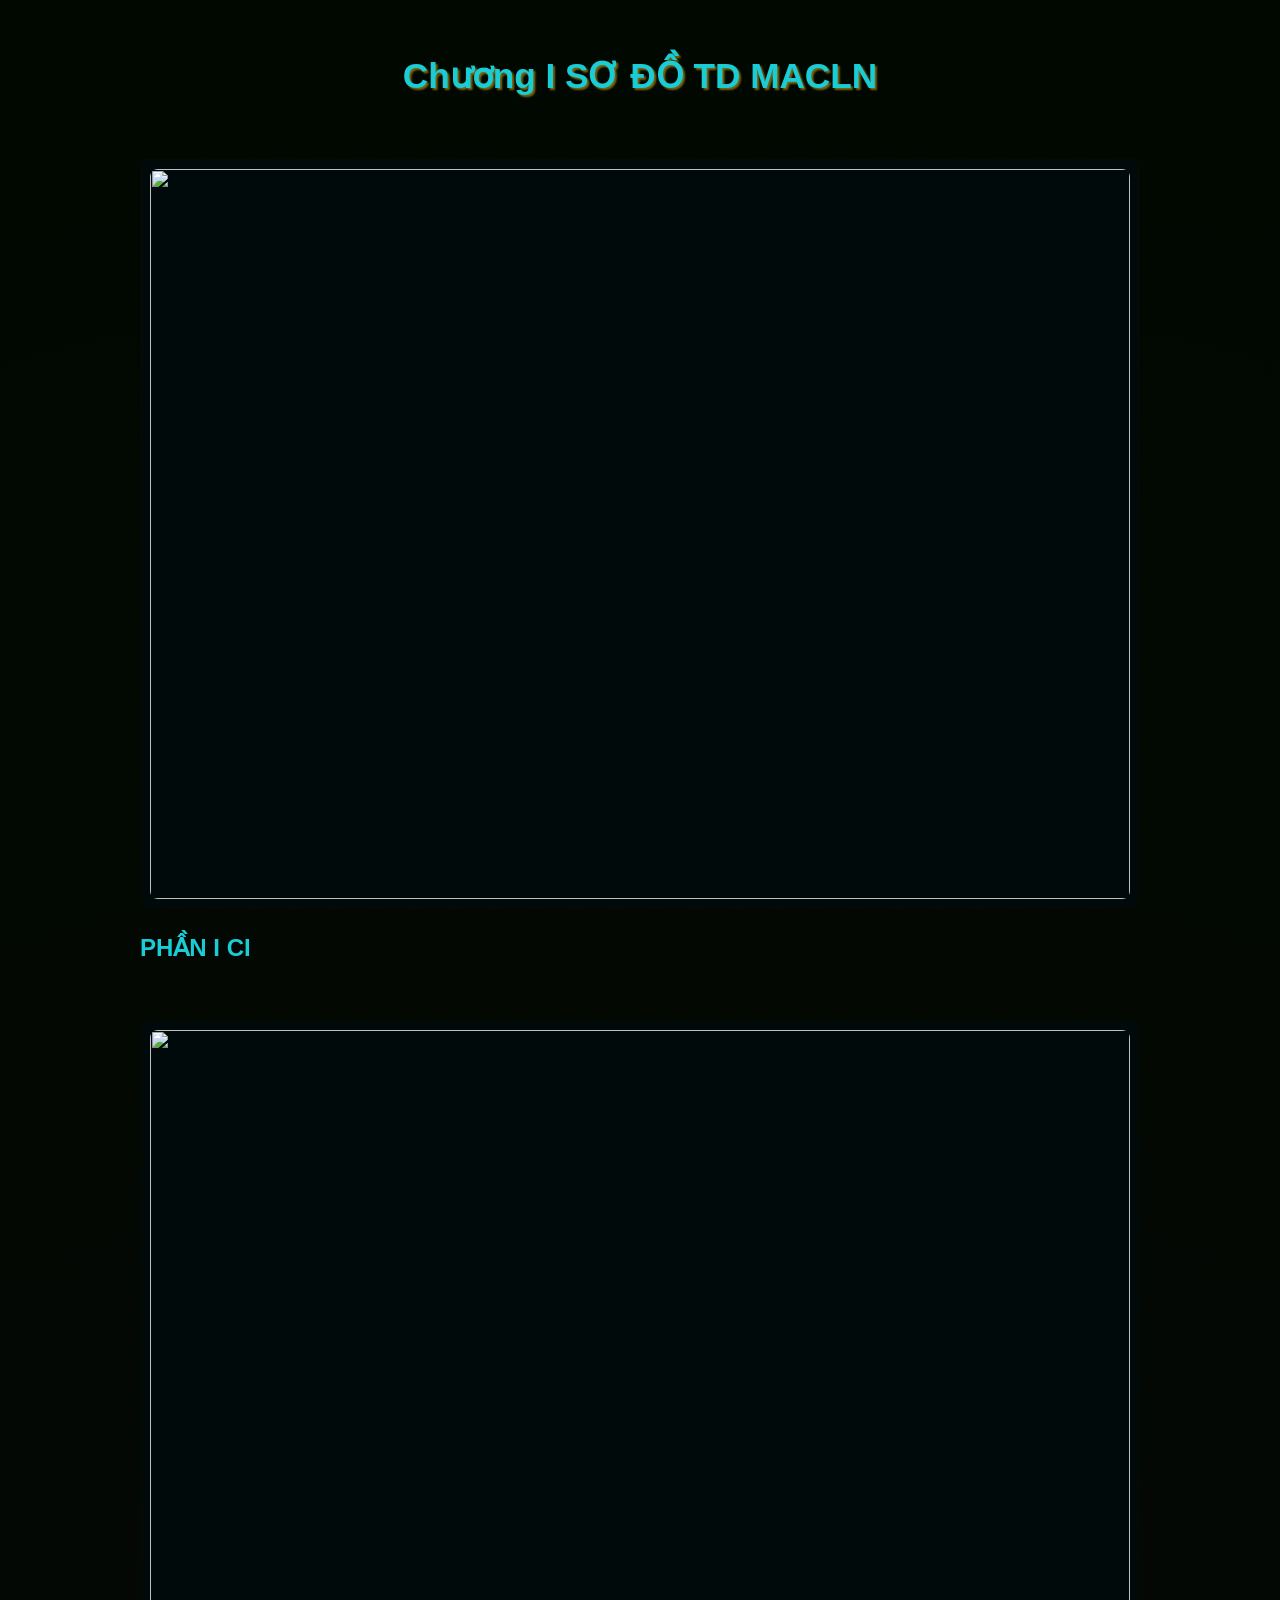
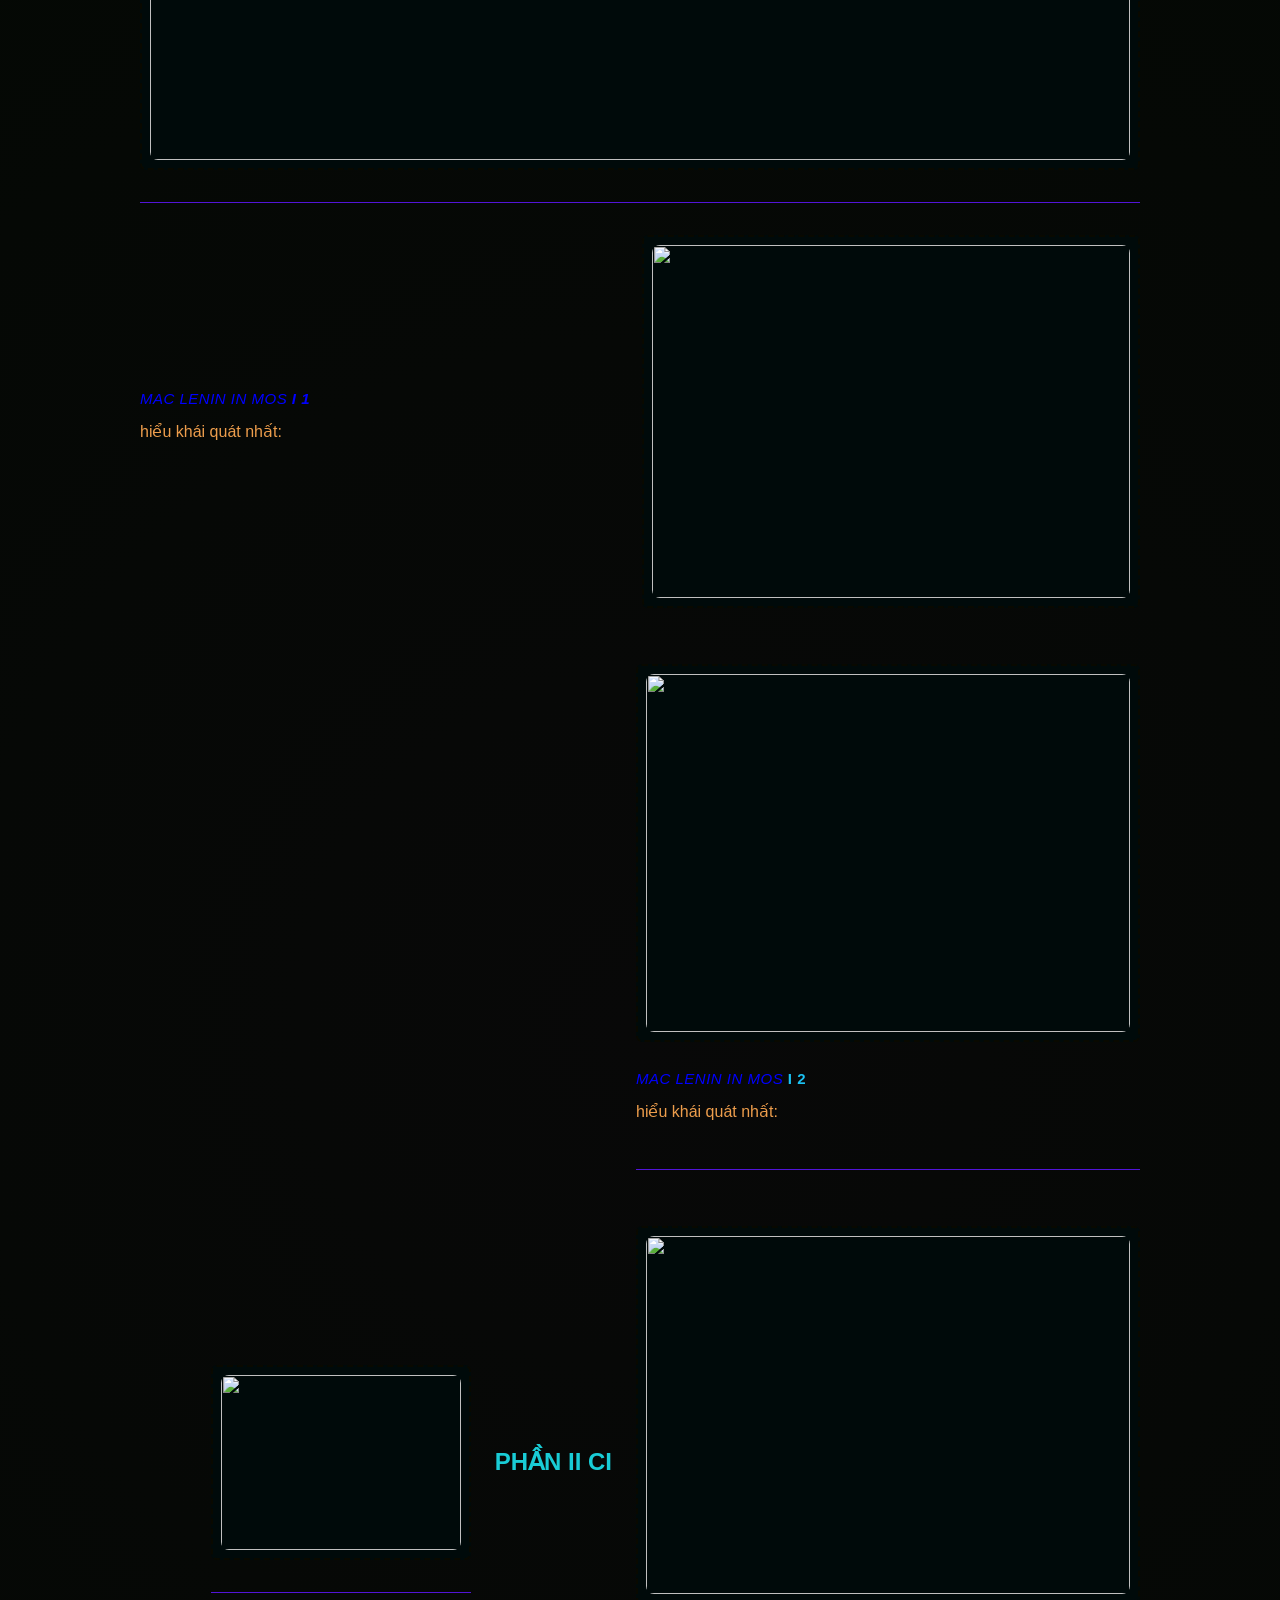
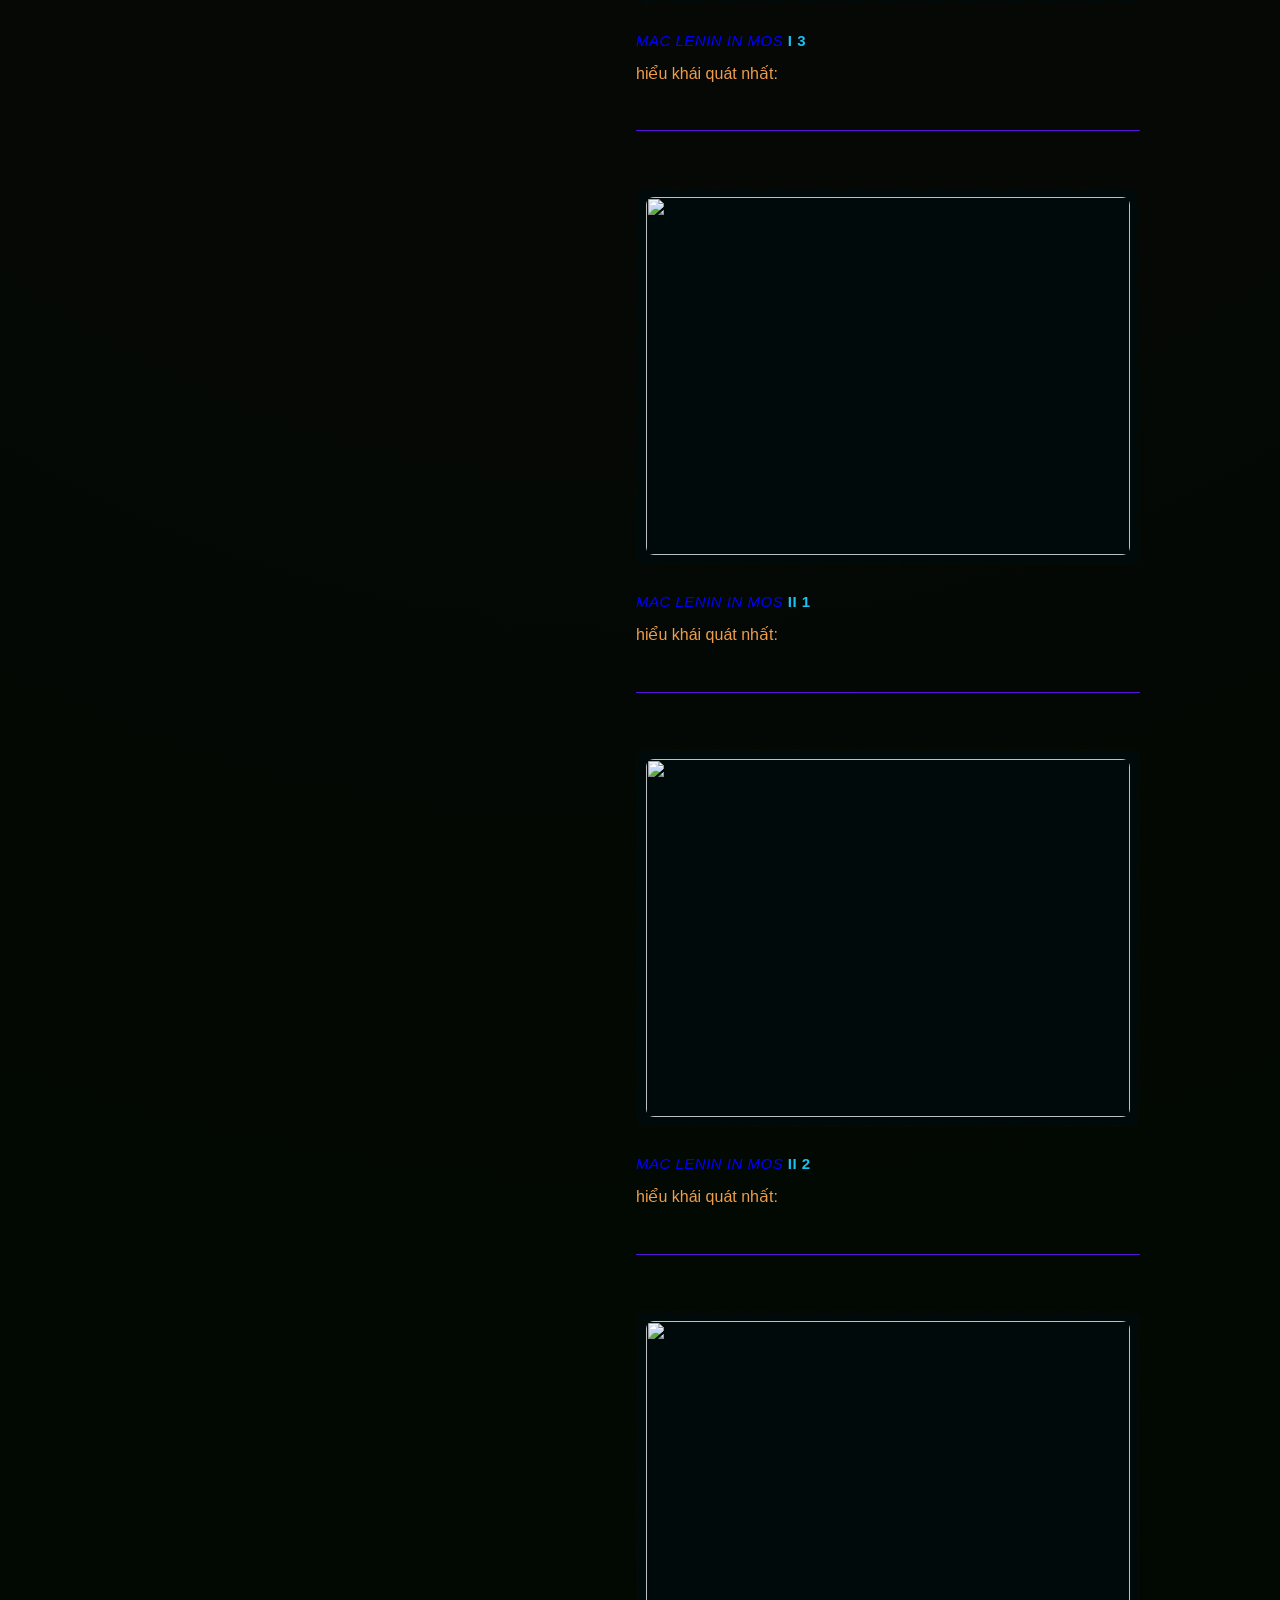
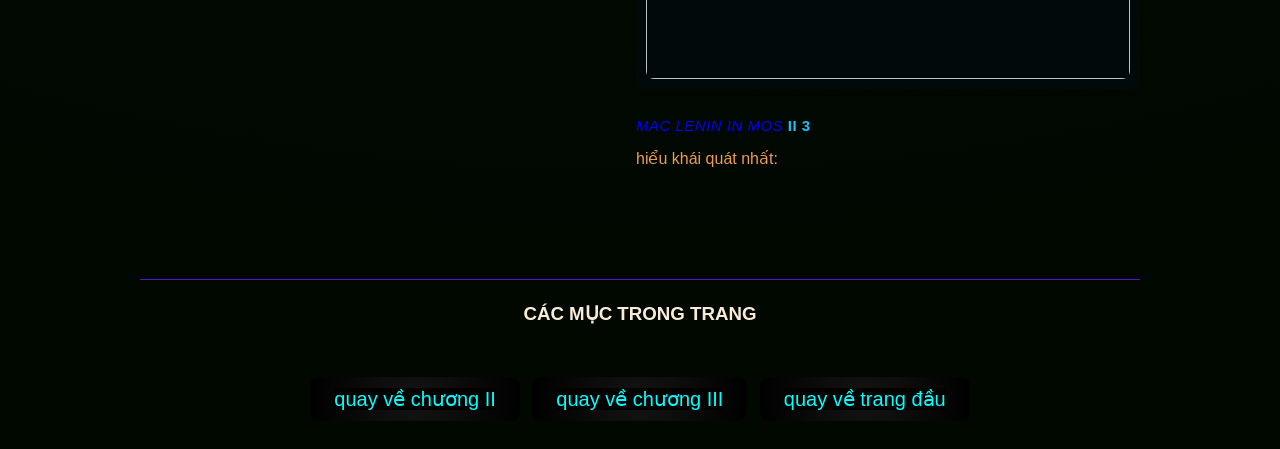
==== chuongI.html @ 0d46b525 "Add files via upload" ====
<!DOCTYPE html>
<html lang="vi">
<head>
    <meta charset="UTF-8">
    <meta name="viewport" content="width=device-width, initial-scale=1.0">
    <title>Document</title>
    <link rel="stylesheet" href="style.css">
</head>
<body>
  <div class="container">
  <h1>Chương I SƠ ĐỒ TD MACLN</h1>
      <div class="section">
        <div class="image-box">
          <div class="image-placeholder">
            <img src="img/C1.jpg">
          </div>
               <h2>PHẦN I CI</h2>
<div class="section">
        <div class="image-box">
          <div class="image-placeholder">
            <img src="img/C1 - I.jpg">
          </div>
        </div>
</div>

<div class="section reverse">
        <div class="image-box">
          <div class="image-placeholder">
            <img src="img/C1 - I - 1.jpg">
          </div>
        </div>
        <div class="text-box">
          <span class="label"><em>mac lenin in mos <strong> I 1</strong></em></span>
          <p>hiểu khái quát nhất:<br></p>
</div>

<div class="section">
  <div class="image-box">
    <div class="image-placeholder">
      <img src="img/C1 - I - 2.jpg">
    </div>
  </div>
  <div class="text-box">
    <span class="label"><em>mac lenin in mos</em> <strong>I 2</strong></span>
    <p>hiểu khái quát nhất:<br></p>
  </div>
</div>

<div class="section reverse">
  <div class="image-box">
    <div class="image-placeholder">
      <img src="img/C1 - I - 3.jpg">
    </div>
  </div>
  <div class="text-box">
    <span class="label"><em>mac lenin in mos </em> <strong>I 3</strong></span>
    <p>hiểu khái quát nhất:<br></p>
  </div>
</div>
<h2>PHẦN II CI</h2>
<div class="section">
  <div class="image-box">
    <div class="image-placeholder">
      <img src="img/C1 - II.png">
    </div>
  </div>
</div>

<div class="section reverse">
  <div class="image-box">
    <div class="image-placeholder">
      <img src="img/C1 - II - 1.jpg">
    </div>
  </div>
  <div class="text-box">
    <span class="label"><em>mac lenin in mos</em> <strong>II 1</strong></span>
    <p>hiểu khái quát nhất:<br></p>
  </div>
</div>

<div class="section">
  <div class="image-box">
    <div class="image-placeholder">
      <img src="img/C1 - II - 2.jpg">
    </div>
  </div>
  <div class="text-box">
    <span class="label"><em>mac lenin in mos</em> <strong>II 2</strong></span>
    <p>hiểu khái quát nhất:<br></p>
  </div>
</div>

<div class="section reverse">
  <div class="image-box">
    <div class="image-placeholder">
      <img src="img/C1 - II - 3.jpg">
    </div>
  </div>
  <div class="text-box">
    <span class="label"><em>mac lenin in mos</em> <strong>II 3</strong></span>
    <p>hiểu khái quát nhất:<br></p>
  </div>
</div>
</div>
</div>
  </div>




<footer>
             <div id="pk">
            <h3>CÁC MỤC TRONG TRANG</h3><br>
            <button><a href="chuongII.html">quay về chương II</a></button>
            <button><a href="chuongIII.html">quay về chương III</a></button>
            <button><a href="index.html">quay về trang đầu </a></button>
          </div>
</footer>

</body>
</html>
---- style.css ----
:root {
  --bg: #de9349;
  --text: rgb(25, 204, 214);
  --heading: rgb(25, 176, 22);
  --body-text: rgb(237, 157, 76);
  --accent: rgb(27, 194, 244);
  --border: rgb(82, 20, 216);
  --img-bg: rgba(0, 6, 8, 0.08);
  --placeholder-bg: rgb(0, 10, 10);
  --placeholder-border: rgb(9, 9, 0);
}
#uh{text-align: center;}
* { box-sizing: border-box; }
#thamkhao{text-align: center;}
body {
  margin: 0;
  background: radial-gradient(circle, rgb(8, 8, 8), rgb(0, 8, 0));
  color: var(--text);
  font-family: -apple-system, BlinkMacSystemFont, "Segoe UI", Roboto, Arial, sans-serif;
  line-height: 1.6;
  padding: 24px 16px;
}

.container {
  max-width: 1000px;
  margin: 0 auto;
}

/* ============================================
   KHUNG ẢNH + NỘI DUNG (dùng cho mọi chương)
   ============================================ */
.section {
  display: flex;
  flex-wrap: wrap;
  gap: 24px;
  align-items: center;
  padding: 32px 0;
  border-bottom: 1px solid var(--border);
}

.section:last-child {
  border-bottom: none;
}

/* đảo chiều: ảnh bên phải, chữ bên trái */
.section.reverse {
  flex-direction: row-reverse;
}

/* Khung hình ảnh */
.image-box {
  flex: 1 1 320px;
  min-width: 260px;
  max-width: 100%;
}

.image-box img {
  width: 100%;
  height: auto;
  max-width: 100%;
  display: block;
  border-radius: 8px;
  object-fit: cover;
}

/* Nếu chưa có ảnh, khung này sẽ hiện placeholder */
.image-placeholder {
  width: 100%;
  aspect-ratio: 4 / 3;
  background: var(--placeholder-bg);
  border: 2px dashed var(--placeholder-border);
  border-radius: 6px;
  display: flex;
  align-items: center;
  justify-content: center;
  color: rgb(7, 180, 203);
  font-size: 15px;
  text-align: center;
  padding: 8px;
  overflow: hidden;
}

.image-placeholder img {
  width: 100%;
  height: 100%;
  object-fit: contain;
}

/* Khung văn bản - bên cạnh ảnh */
.text-box {
  flex: 1 1 300px;
  min-width: 220px;
}

.text-box h2 {
  margin-top: 0;
  font-size: 1.5rem;
  color: var(--heading);
}

.text-box p {
  margin: 0 0 12px 0;
  color: var(--body-text);
}

.text-box .label {
  display: inline-block;
  font-size: 15px;
  text-transform: uppercase;
  letter-spacing: 0.5px;
  color: var(--accent);
  margin-bottom: 8px;
}

/* ============================================
   RESPONSIVE: tự xếp chồng trên điện thoại/tablet
   ============================================ */
@media (max-width: 768px) {
  .section,
  .section.reverse {
    flex-direction: column;
    align-items: stretch;
    gap: 16px;
    padding: 24px 0;
  }

  .image-box {
    min-width: 0;
  }

  .text-box {
    min-width: 0;
  }
}

@media (max-width: 420px) {
  body { padding: 16px 10px; }
  .text-box h2 { font-size: 1.25rem; }
}

/* ============================================
   PHẦN CÒN LẠI CỦA TRANG
   ============================================ */
#link {
  text-align: left;
  border: 5px solid rgb(3, 3, 3);
  background-color: #130e02;
  color: var(--accent);
}

h3 { text-align: center; }

a {
  color: cyan;
  text-decoration: none;
  font-size: 20px;
  background-color: rgb(4, 2, 0);
  text-align: center;
}

button {
  display: inline-block;
  padding: 10px 24px;
  background: radial-gradient(circle, rgb(20, 20, 20), black);
  text-decoration: none;
  border-radius: 9px;
  border: none;
  margin: 4px;
}

button:hover { opacity: 0.9; }

header h1 {
  text-align: center;
  text-shadow: rgb(125, 102, 13) 2px 2px 2px;
  font-size: clamp(1.4rem, 4vw, 2.2rem);
  padding: 0 8px;
}

#pk { text-align: center;
color:antiquewhite }

.table-section { padding: 32px 0; overflow-x: auto; }

.table-section h2 {
  margin-top: 0;
  font-size: 1.5rem;
  color: var(--text);
  margin-bottom: 16px;
}

.data-table {
  width: 100%;
  border-collapse: collapse;
  min-width: 560px;
  background-color: rgb(254, 221, 179);
  color: blue;
}

.data-table th,
.data-table td {
  text-align: left;
  padding: 10px 14px;
  border-bottom: 1px solid var(--border);
  vertical-align: top;
}

.data-table th {
  background: var(--img-bg);
  color: var(--text);
  font-weight: 700;
  white-space: nowrap;
}

.data-table tbody tr:hover {
  background: var(--img-bg);
}
h1 {
  text-align: center;
  text-shadow: rgb(125, 102, 13) 2px 2px 2px;
  font-size: clamp(1.4rem, 4vw, 2.2rem);
  padding: 0 8px;
}
em{color:blue;}

/* ============================================
   FOOTER — logo TikTok / YouTube
   ============================================ */
.site-footer {
  display: flex;
  flex-wrap: wrap;
  justify-content: center;
  gap: 40px;
  padding: 40px 16px;
  margin-top: 24px;
  border-top: 1px solid var(--border);
}

.footer-item {
  text-align: center;
}

.footer-item h3 {
  margin: 0 0 12px;
  color: var(--heading);
  font-size: 1rem;
  letter-spacing: 0.5px;
}

.footer-link {
  display: inline-flex;
  align-items: center;
  gap: 8px;
  padding: 10px 20px;
  border-radius: 9px;
  background: rgb(20, 20, 20);
  color: var(--accent);
  text-decoration: none;
  font-size: 15px;
  transition: opacity 0.2s ease;
}

.footer-link:hover,
.footer-link:visited {
  text-decoration: none;
  opacity: 0.85;
}

@media (max-width: 480px) {
  .site-footer {
    flex-direction: column;
    align-items: center;
    gap: 24px;
  }
}
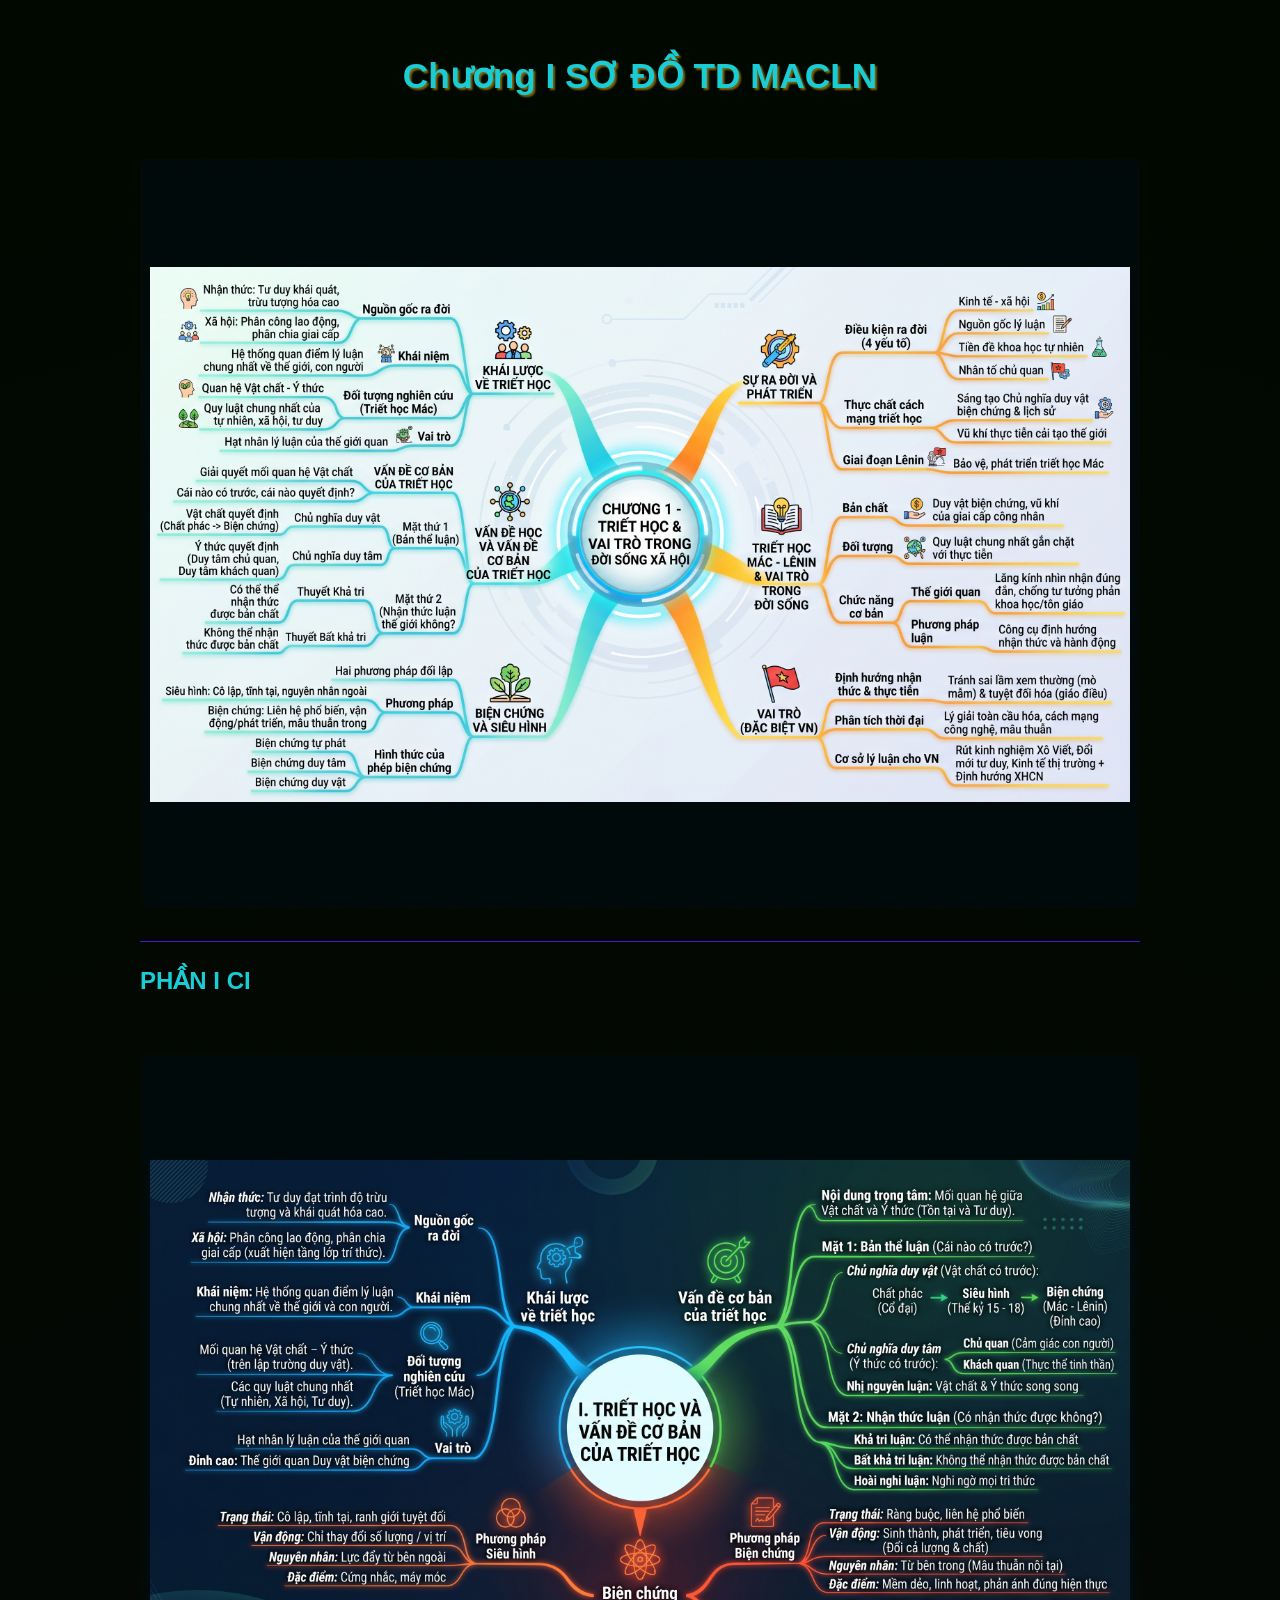
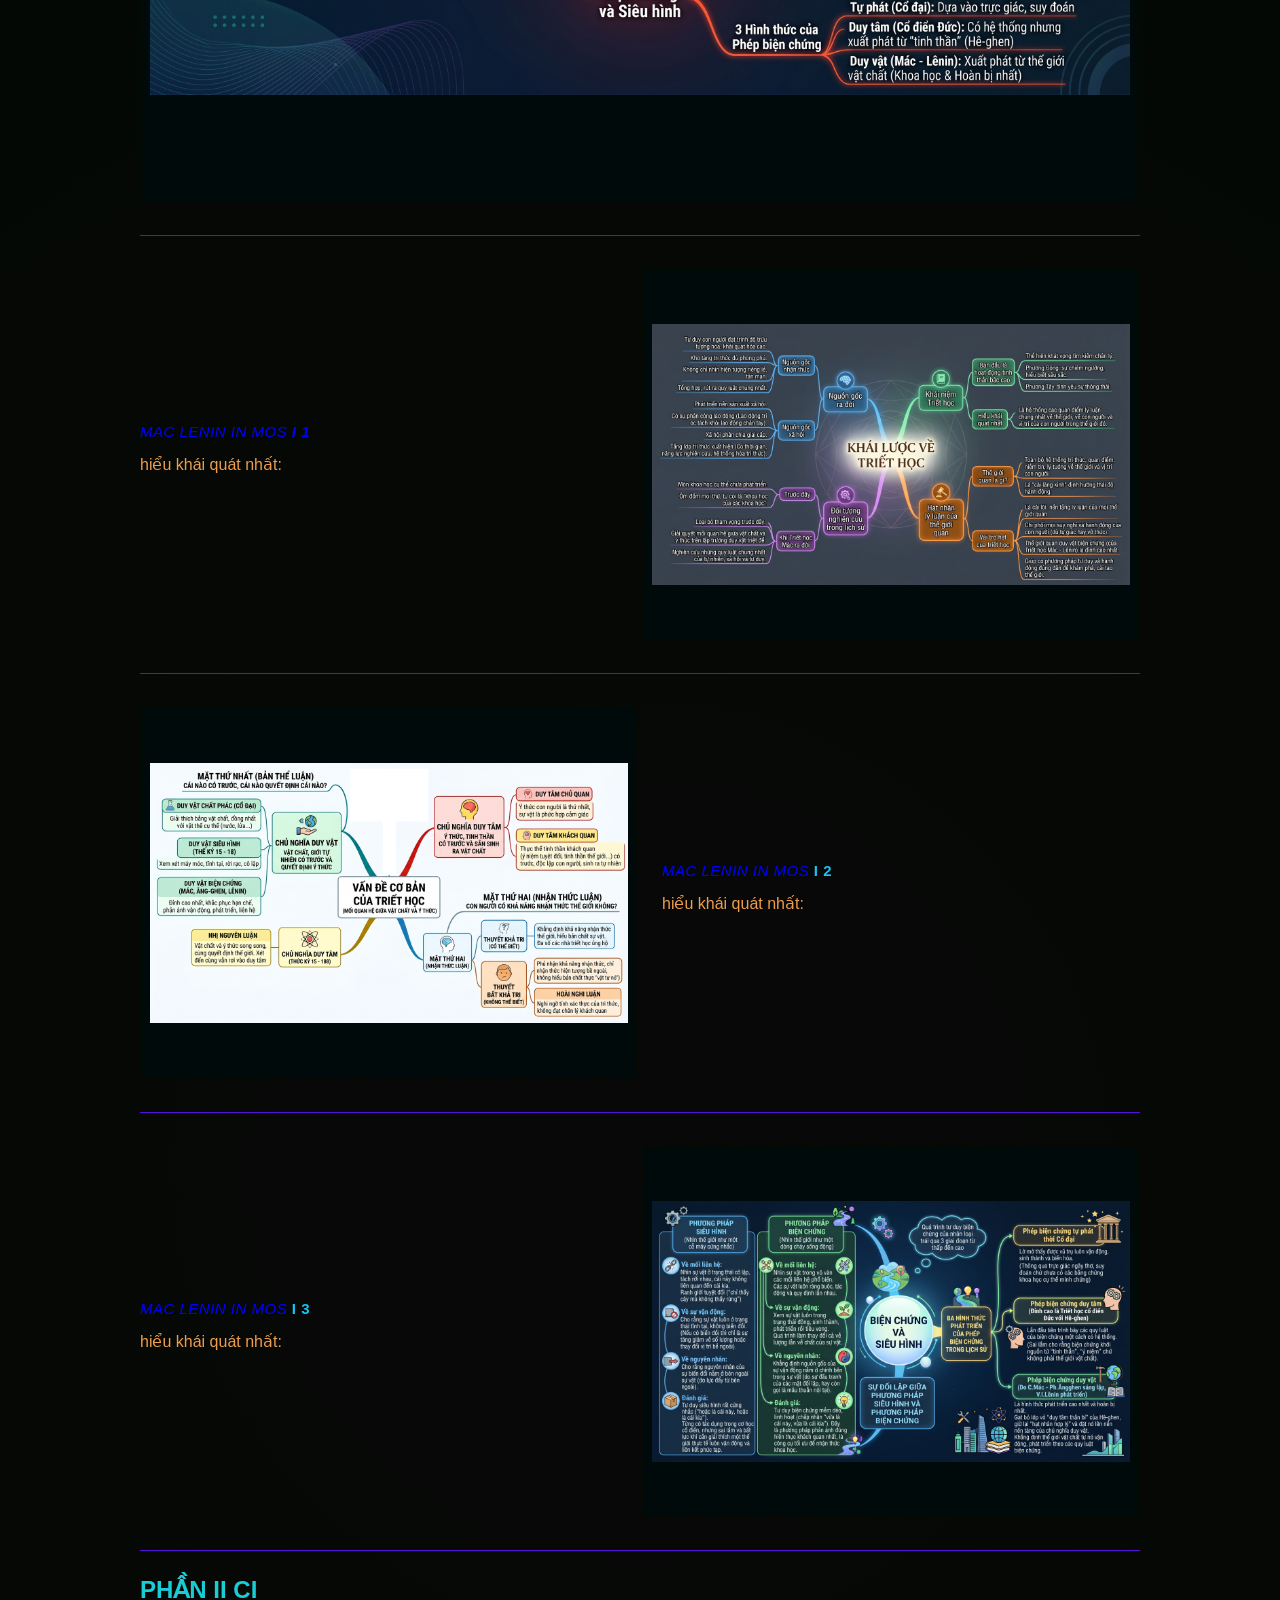
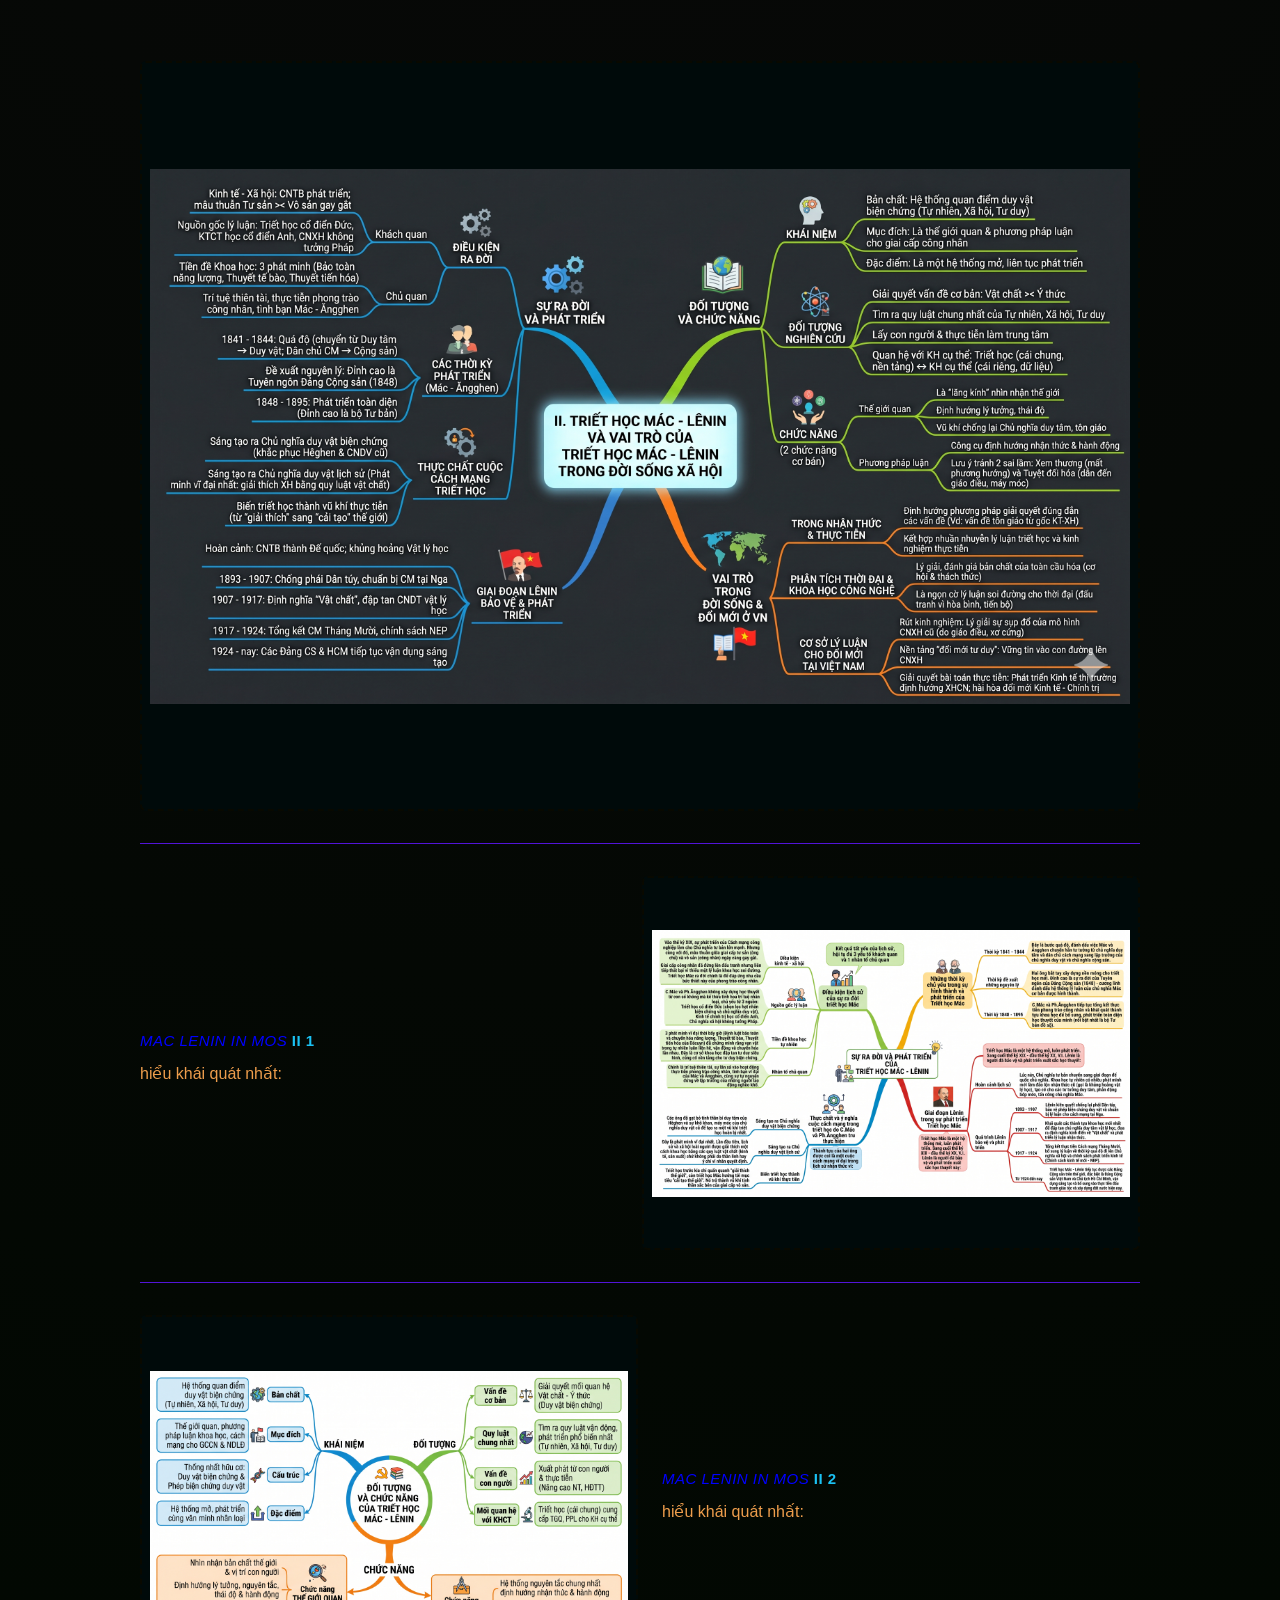
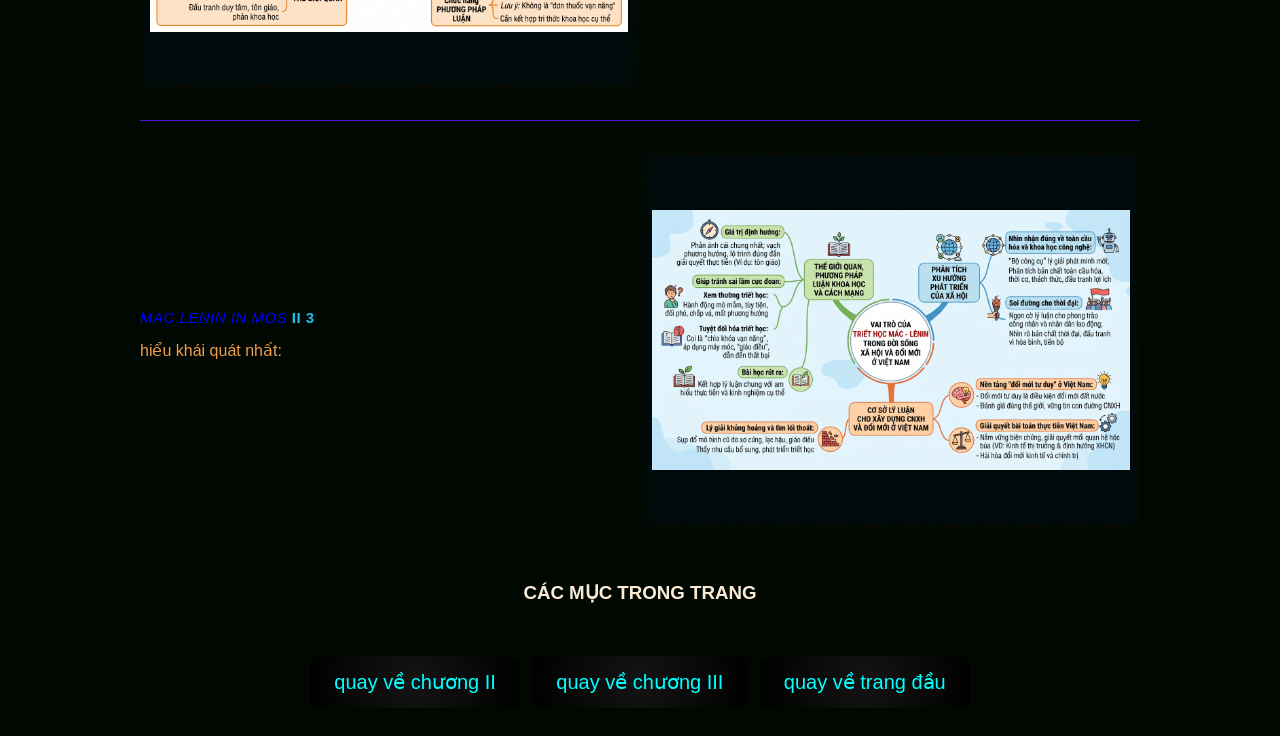
==== commit 3b8fcfd2: "Refactor chuongI.html structure and image paths Reformatted HTML structure and updated image referen" ====
--- a/chuongI.html
+++ b/chuongI.html
@@ -8,114 +8,114 @@
 </head>
 <body>
   <div class="container">
-  <h1>Chương I SƠ ĐỒ TD MACLN</h1>
-      <div class="section">
-        <div class="image-box">
-          <div class="image-placeholder">
-            <img src="img/C1.jpg">
-          </div>
-               <h2>PHẦN I CI</h2>
-<div class="section">
-        <div class="image-box">
-          <div class="image-placeholder">
-            <img src="img/C1 - I.jpg">
-          </div>
+    <h1>Chương I SƠ ĐỒ TD MACLN</h1>
+
+    <div class="section">
+      <div class="image-box">
+        <div class="image-placeholder">
+          <img src="img/C1.jpg">
         </div>
-</div>
+      </div>
+    </div>
 
-<div class="section reverse">
-        <div class="image-box">
-          <div class="image-placeholder">
-            <img src="img/C1 - I - 1.jpg">
-          </div>
+    <h2>PHẦN I CI</h2>
+    <div class="section">
+      <div class="image-box">
+        <div class="image-placeholder">
+          <img src="img/C1-I.jpg">
         </div>
-        <div class="text-box">
-          <span class="label"><em>mac lenin in mos <strong> I 1</strong></em></span>
-          <p>hiểu khái quát nhất:<br></p>
-</div>
+      </div>
+    </div>
 
-<div class="section">
-  <div class="image-box">
-    <div class="image-placeholder">
-      <img src="img/C1 - I - 2.jpg">
+    <div class="section reverse">
+      <div class="image-box">
+        <div class="image-placeholder">
+          <img src="img/C1-I-1.jpg">
+        </div>
+      </div>
+      <div class="text-box">
+        <span class="label"><em>mac lenin in mos <strong> I 1</strong></em></span>
+        <p>hiểu khái quát nhất:<br></p>
+      </div>
+    </div>
+
+    <div class="section">
+      <div class="image-box">
+        <div class="image-placeholder">
+          <img src="img/C1-I-2.jpg">
+        </div>
+      </div>
+      <div class="text-box">
+        <span class="label"><em>mac lenin in mos</em> <strong>I 2</strong></span>
+        <p>hiểu khái quát nhất:<br></p>
+      </div>
+    </div>
+
+    <div class="section reverse">
+      <div class="image-box">
+        <div class="image-placeholder">
+          <img src="img/C1-I-3.jpg">
+        </div>
+      </div>
+      <div class="text-box">
+        <span class="label"><em>mac lenin in mos </em> <strong>I 3</strong></span>
+        <p>hiểu khái quát nhất:<br></p>
+      </div>
+    </div>
+
+    <h2>PHẦN II CI</h2>
+    <div class="section">
+      <div class="image-box">
+        <div class="image-placeholder">
+          <img src="img/C1-II.png">
+        </div>
+      </div>
+    </div>
+
+    <div class="section reverse">
+      <div class="image-box">
+        <div class="image-placeholder">
+          <img src="img/C1-II-1.jpg">
+        </div>
+      </div>
+      <div class="text-box">
+        <span class="label"><em>mac lenin in mos</em> <strong>II 1</strong></span>
+        <p>hiểu khái quát nhất:<br></p>
+      </div>
+    </div>
+
+    <div class="section">
+      <div class="image-box">
+        <div class="image-placeholder">
+          <img src="img/C1-II-2.jpg">
+        </div>
+      </div>
+      <div class="text-box">
+        <span class="label"><em>mac lenin in mos</em> <strong>II 2</strong></span>
+        <p>hiểu khái quát nhất:<br></p>
+      </div>
+    </div>
+
+    <div class="section reverse">
+      <div class="image-box">
+        <div class="image-placeholder">
+          <img src="img/C1-II-3.jpg">
+        </div>
+      </div>
+      <div class="text-box">
+        <span class="label"><em>mac lenin in mos</em> <strong>II 3</strong></span>
+        <p>hiểu khái quát nhất:<br></p>
+      </div>
     </div>
   </div>
-  <div class="text-box">
-    <span class="label"><em>mac lenin in mos</em> <strong>I 2</strong></span>
-    <p>hiểu khái quát nhất:<br></p>
-  </div>
-</div>
 
-<div class="section reverse">
-  <div class="image-box">
-    <div class="image-placeholder">
-      <img src="img/C1 - I - 3.jpg">
+  <footer>
+    <div id="pk">
+      <h3>CÁC MỤC TRONG TRANG</h3><br>
+      <a class="btn" href="chuongII.html">quay về chương II</a>
+      <a class="btn" href="chuongIII.html">quay về chương III</a>
+      <a class="btn" href="index.html">quay về trang đầu </a>
     </div>
-  </div>
-  <div class="text-box">
-    <span class="label"><em>mac lenin in mos </em> <strong>I 3</strong></span>
-    <p>hiểu khái quát nhất:<br></p>
-  </div>
-</div>
-<h2>PHẦN II CI</h2>
-<div class="section">
-  <div class="image-box">
-    <div class="image-placeholder">
-      <img src="img/C1 - II.png">
-    </div>
-  </div>
-</div>
-
-<div class="section reverse">
-  <div class="image-box">
-    <div class="image-placeholder">
-      <img src="img/C1 - II - 1.jpg">
-    </div>
-  </div>
-  <div class="text-box">
-    <span class="label"><em>mac lenin in mos</em> <strong>II 1</strong></span>
-    <p>hiểu khái quát nhất:<br></p>
-  </div>
-</div>
-
-<div class="section">
-  <div class="image-box">
-    <div class="image-placeholder">
-      <img src="img/C1 - II - 2.jpg">
-    </div>
-  </div>
-  <div class="text-box">
-    <span class="label"><em>mac lenin in mos</em> <strong>II 2</strong></span>
-    <p>hiểu khái quát nhất:<br></p>
-  </div>
-</div>
-
-<div class="section reverse">
-  <div class="image-box">
-    <div class="image-placeholder">
-      <img src="img/C1 - II - 3.jpg">
-    </div>
-  </div>
-  <div class="text-box">
-    <span class="label"><em>mac lenin in mos</em> <strong>II 3</strong></span>
-    <p>hiểu khái quát nhất:<br></p>
-  </div>
-</div>
-</div>
-</div>
-  </div>
-
-
-
-
-<footer>
-             <div id="pk">
-            <h3>CÁC MỤC TRONG TRANG</h3><br>
-            <button><a href="chuongII.html">quay về chương II</a></button>
-            <button><a href="chuongIII.html">quay về chương III</a></button>
-            <button><a href="index.html">quay về trang đầu </a></button>
-          </div>
-</footer>
-
+  </footer>
 </body>
-</html>+</html>
--- a/style.css
+++ b/style.css
@@ -158,7 +158,8 @@
   text-align: center;
 }
 
-button {
+/* Nút điều hướng dạng link (thay cho <button><a>...</a></button> lồng sai chuẩn) */
+.btn {
   display: inline-block;
   padding: 10px 24px;
   background: radial-gradient(circle, rgb(20, 20, 20), black);
@@ -166,9 +167,12 @@
   border-radius: 9px;
   border: none;
   margin: 4px;
-}
-
-button:hover { opacity: 0.9; }
+  color: cyan;
+  font-size: 20px;
+  cursor: pointer;
+}
+
+.btn:hover { opacity: 0.9; }
 
 header h1 {
   text-align: center;
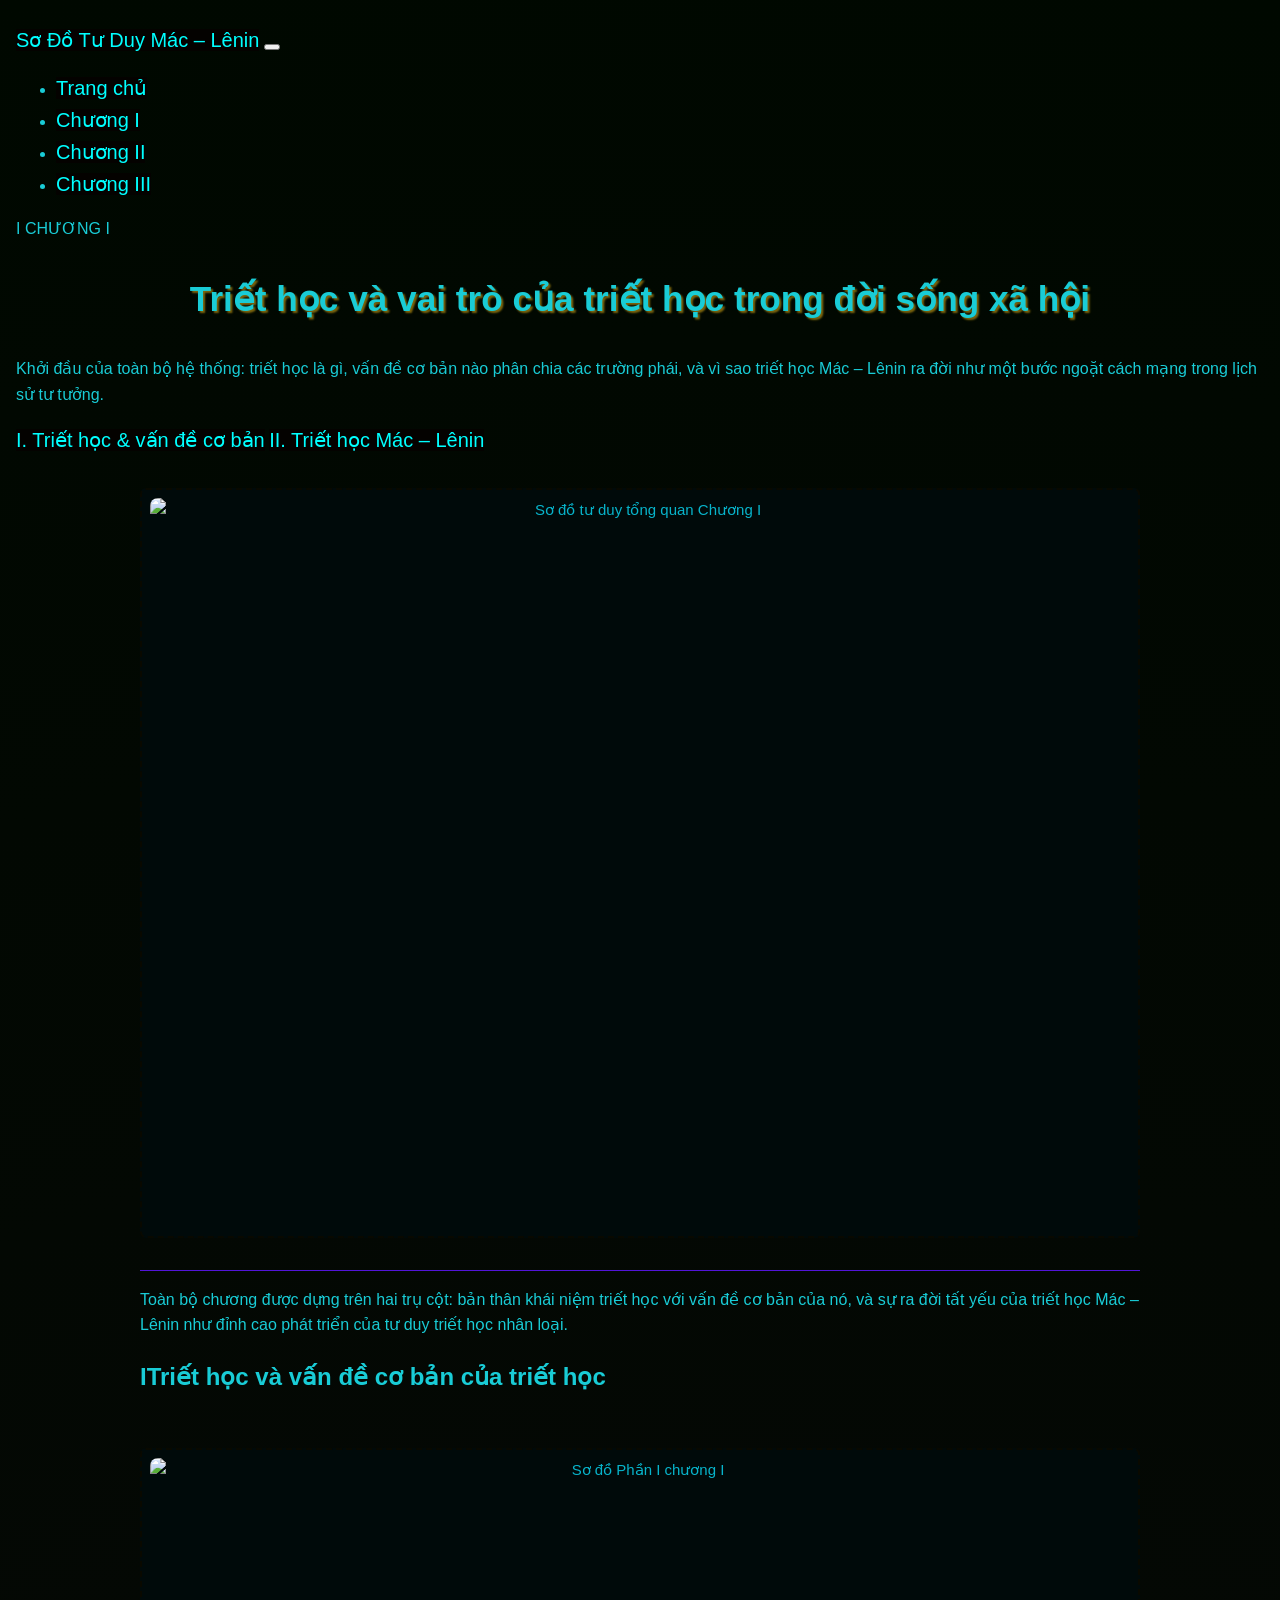
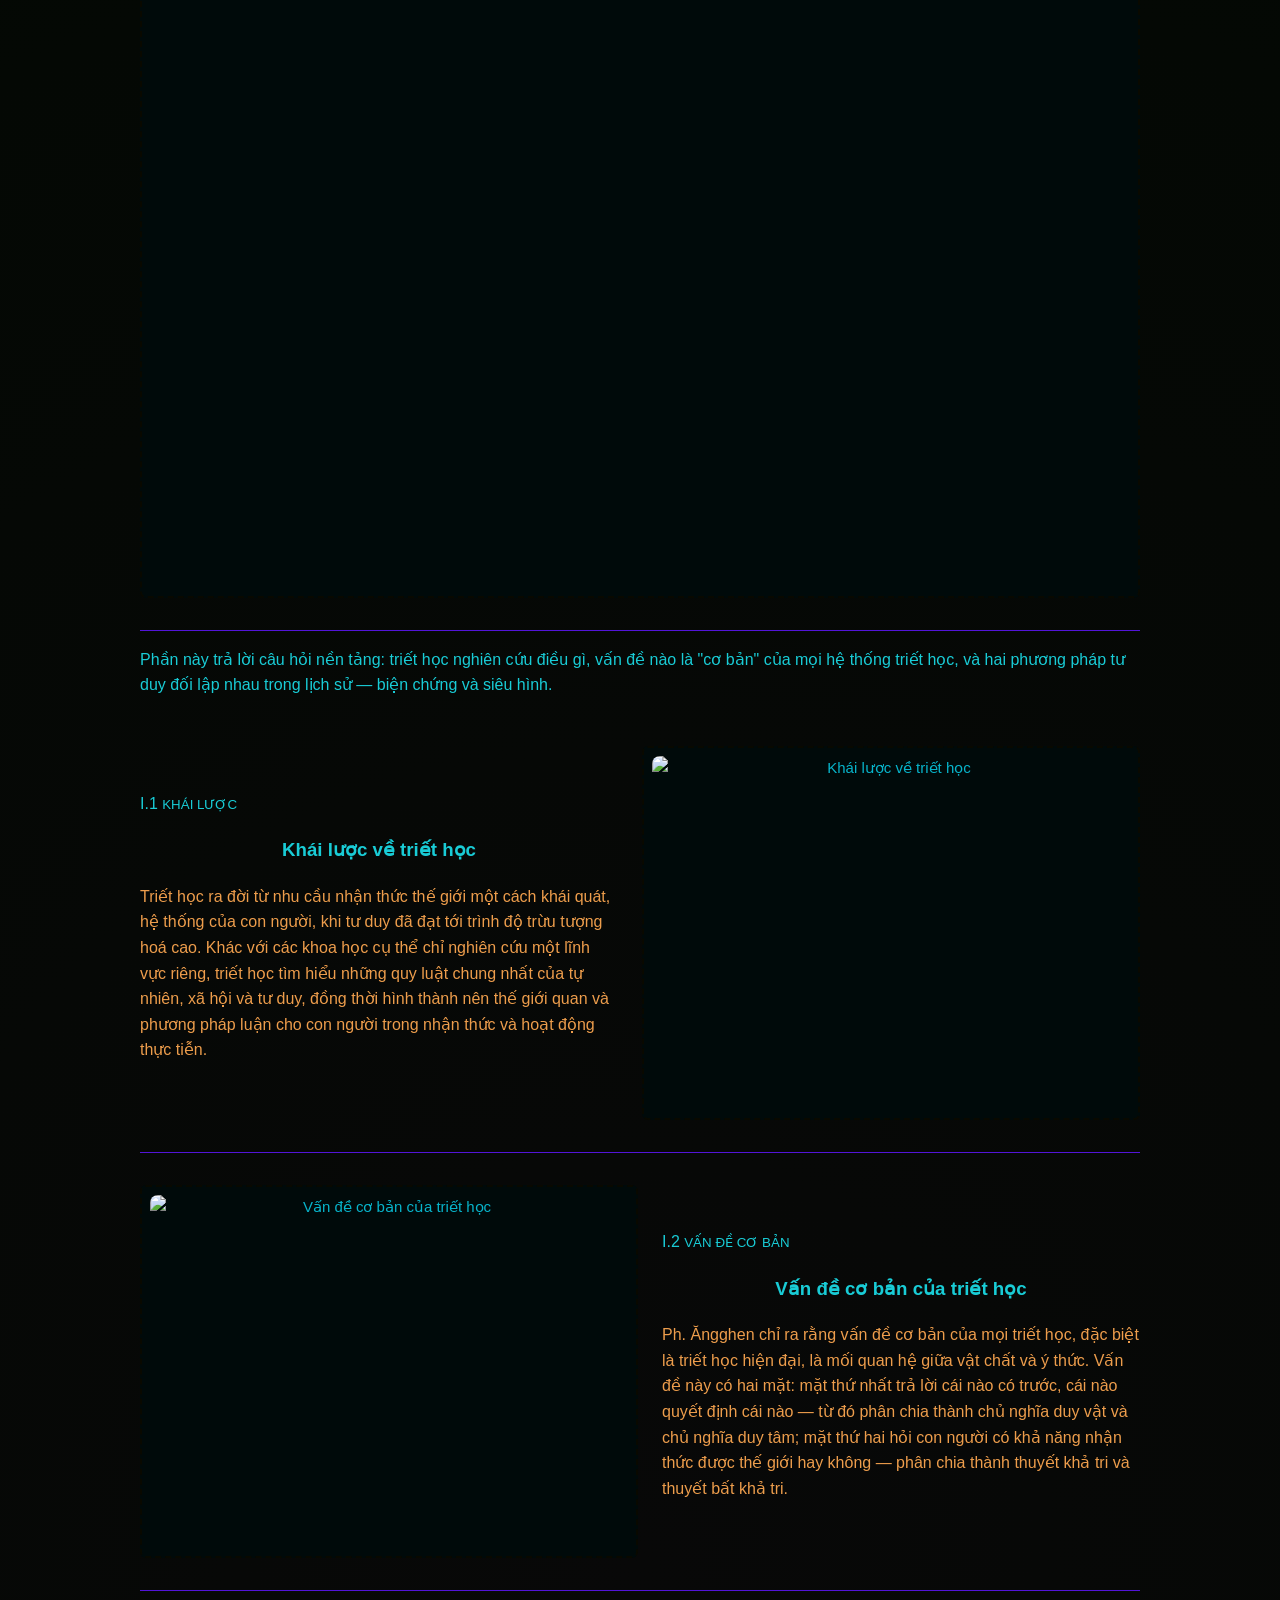
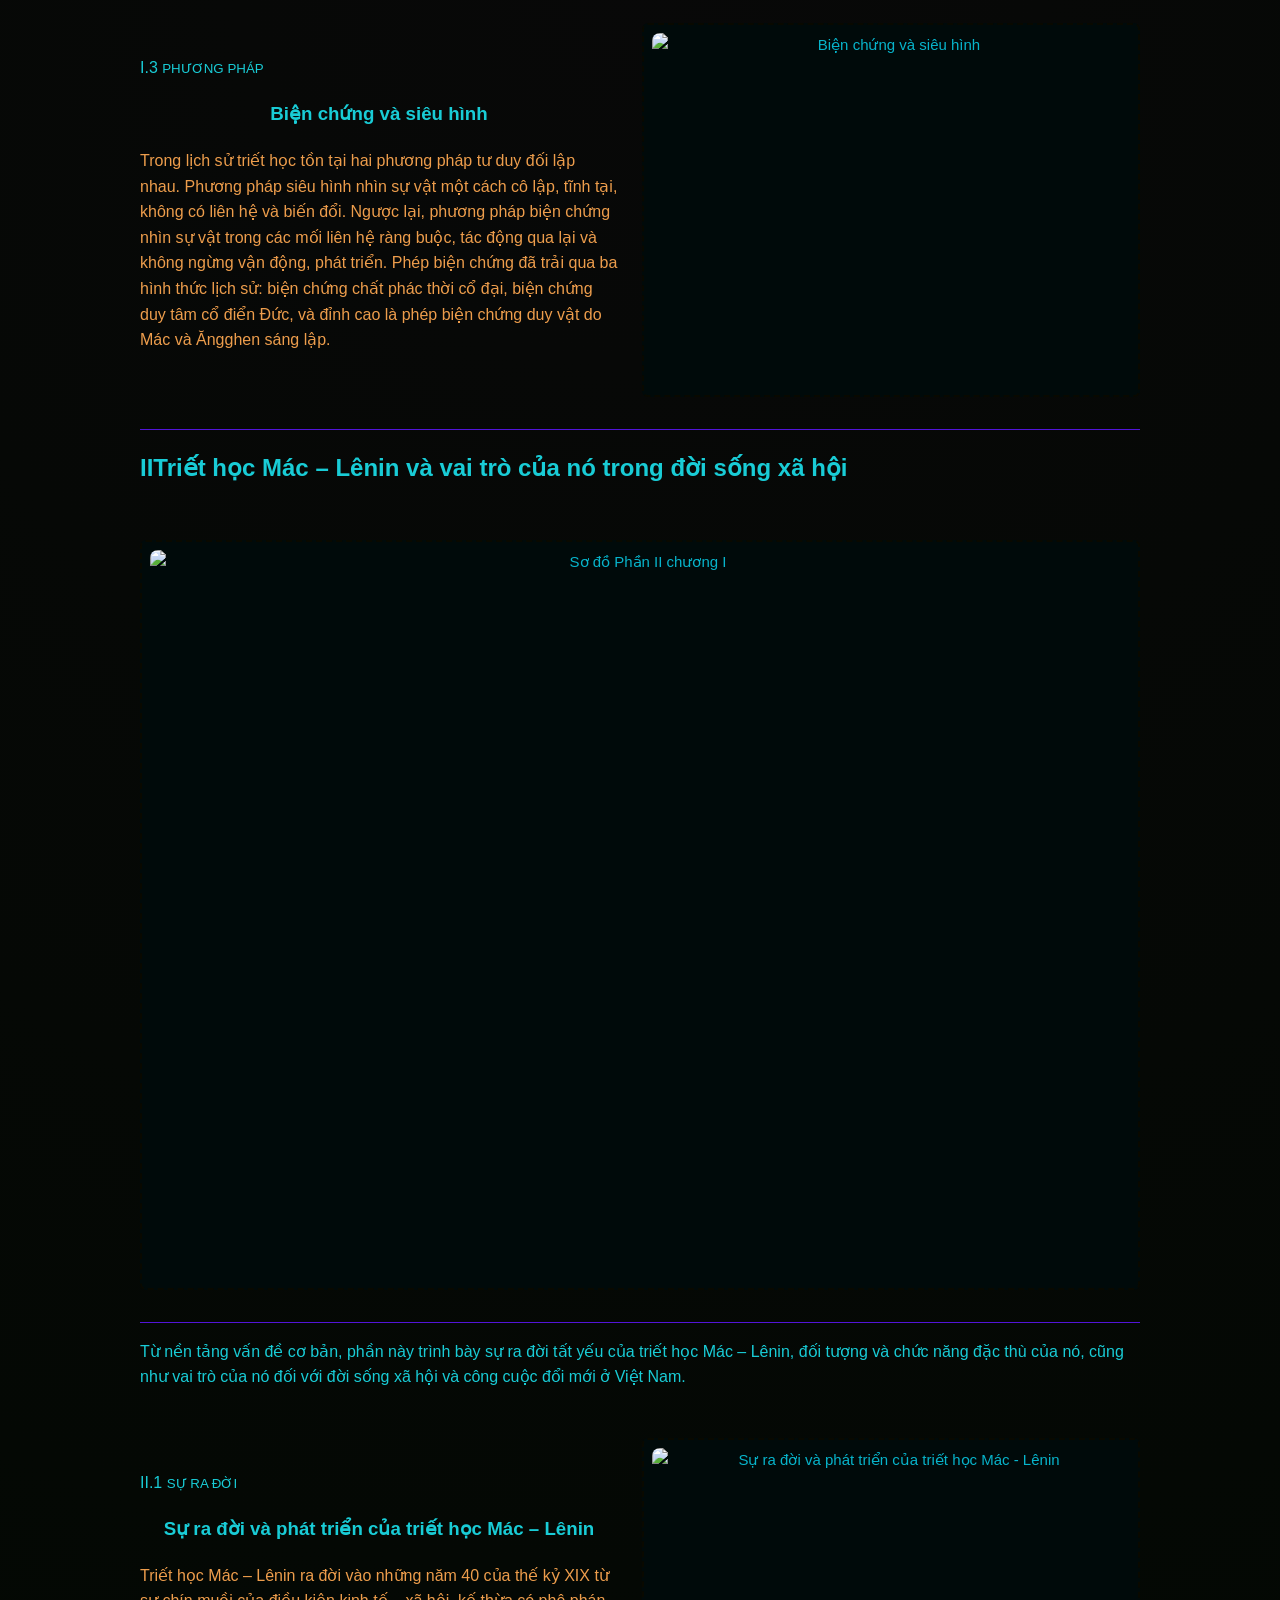
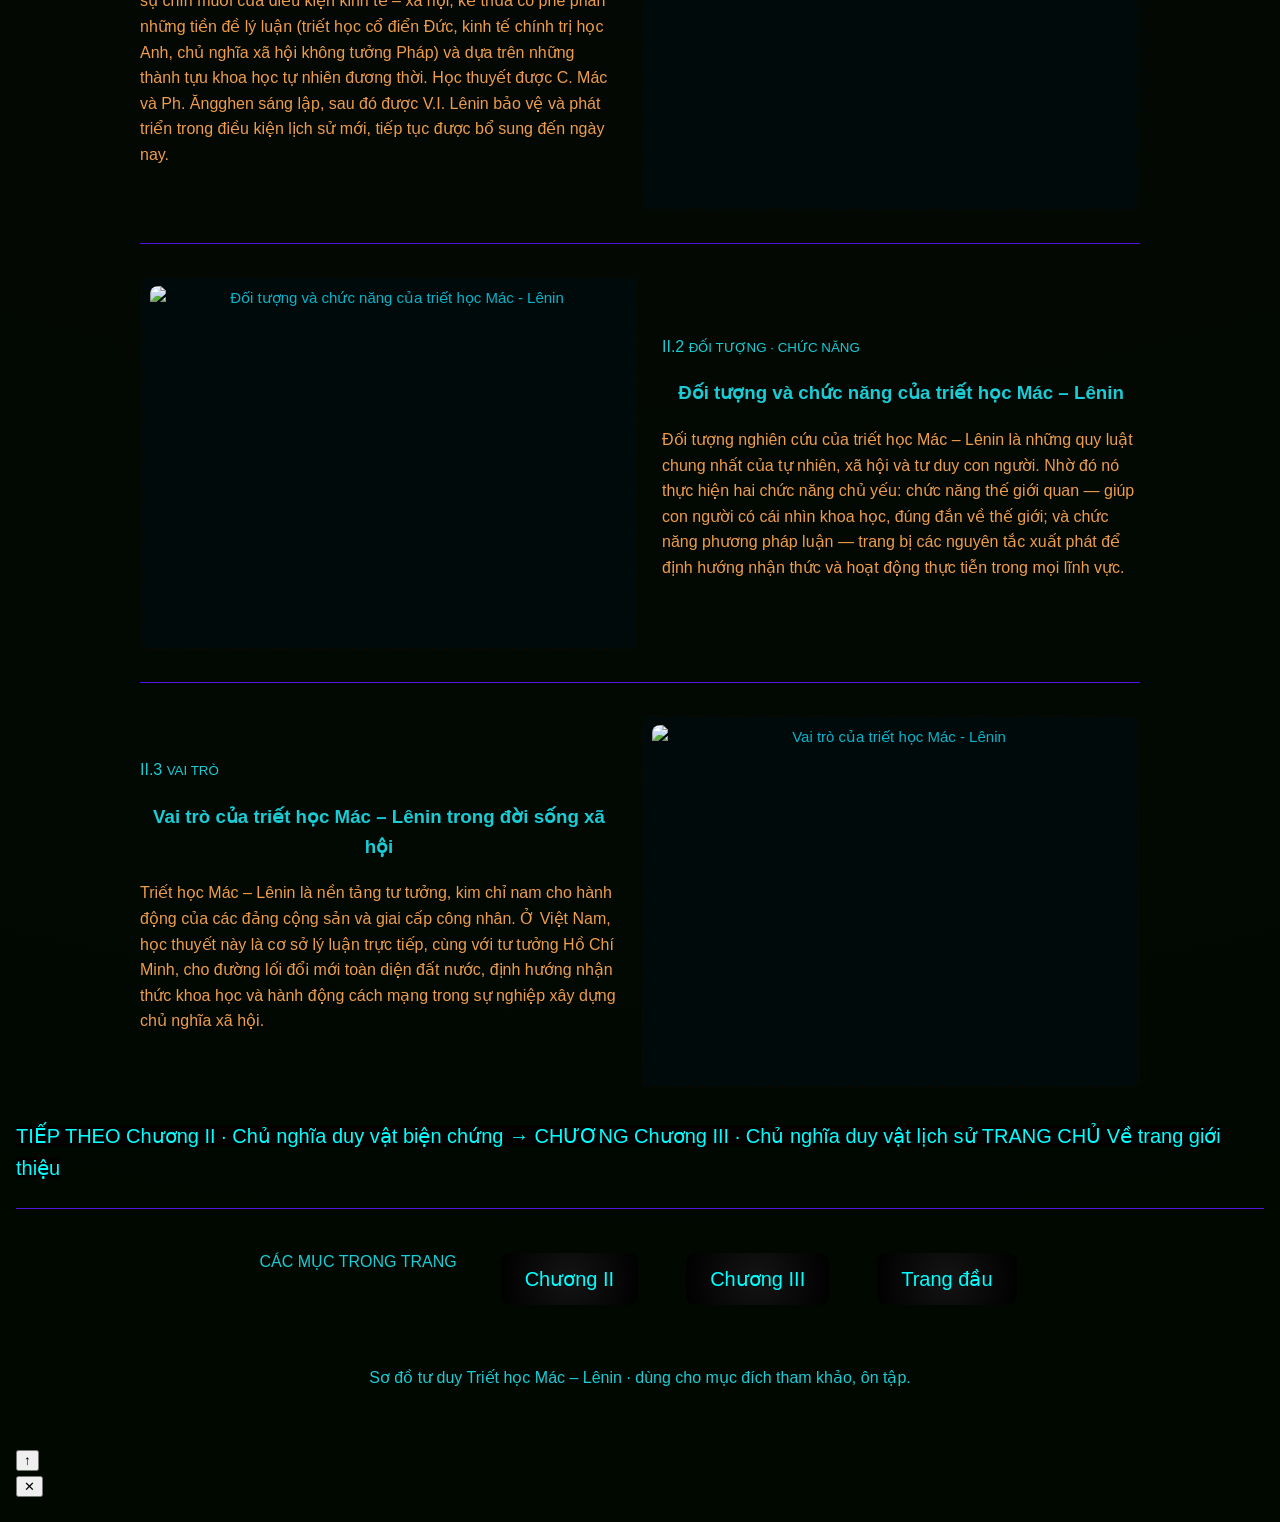
==== commit f71157dc: "Revise Chapter I HTML structure and content Updated the content and structure of the HTML document f" ====
--- a/chuongI.html
+++ b/chuongI.html
@@ -1,121 +1,178 @@
 <!DOCTYPE html>
 <html lang="vi">
 <head>
-    <meta charset="UTF-8">
-    <meta name="viewport" content="width=device-width, initial-scale=1.0">
-    <title>Document</title>
-    <link rel="stylesheet" href="style.css">
+  <meta charset="UTF-8">
+  <meta name="viewport" content="width=device-width, initial-scale=1.0, viewport-fit=cover">
+  <title>Chương I · Triết học và vai trò của triết học trong đời sống xã hội</title>
+  <meta name="description" content="Sơ đồ tư duy Chương I: Triết học và vai trò của triết học trong đời sống xã hội — Triết học Mác - Lênin.">
+  <link rel="preconnect" href="https://fonts.googleapis.com">
+  <link rel="stylesheet" href="style.css">
 </head>
 <body>
-  <div class="container">
-    <h1>Chương I SƠ ĐỒ TD MACLN</h1>
+  <div id="reading-progress"></div>
+
+  <header class="topbar">
+    <a class="brand" href="index.html">Sơ Đồ Tư Duy <span>Mác – Lênin</span></a>
+    <button class="nav-toggle" aria-label="Mở menu" aria-expanded="false"><span></span></button>
+    <ul class="nav-links">
+      <li><a href="index.html">Trang chủ</a></li>
+      <li><a href="chuongI.html" aria-current="page">Chương I</a></li>
+      <li><a href="chuongII.html">Chương II</a></li>
+      <li><a href="chuongIII.html">Chương III</a></li>
+    </ul>
+  </header>
+
+  <section class="hero">
+    <span class="chap-mark" aria-hidden="true">I</span>
+    <span class="eyebrow">CHƯƠNG I</span>
+    <h1>Triết học và vai trò của triết học trong đời sống xã hội</h1>
+    <p class="dek">Khởi đầu của toàn bộ hệ thống: triết học là gì, vấn đề cơ bản nào phân chia các trường phái, và vì sao triết học Mác – Lênin ra đời như một bước ngoặt cách mạng trong lịch sử tư tưởng.</p>
+  </section>
+
+  <nav class="toc" aria-label="Mục lục chương">
+    <a href="#phan-1">I. Triết học & vấn đề cơ bản</a>
+    <a href="#phan-2">II. Triết học Mác – Lênin</a>
+  </nav>
+
+  <main class="container">
+    <div class="section">
+      <div class="image-box overview-img">
+        <div class="image-placeholder">
+          <img src="img/C1.webp" alt="Sơ đồ tư duy tổng quan Chương I" loading="lazy">
+        </div>
+      </div>
+    </div>
+
+    <p class="intro">Toàn bộ chương được dựng trên hai trụ cột: bản thân khái niệm triết học với vấn đề cơ bản của nó, và sự ra đời tất yếu của triết học Mác – Lênin như đỉnh cao phát triển của tư duy triết học nhân loại.</p>
+
+    <h2 class="part-head" id="phan-1"><span class="num">I</span><span>Triết học và vấn đề cơ bản của triết học</span></h2>
+    <div class="section">
+      <div class="image-box overview-img">
+        <div class="image-placeholder">
+          <img src="img/C1-I.webp" alt="Sơ đồ Phần I chương I" loading="lazy">
+        </div>
+      </div>
+    </div>
+    <p class="part-overview">Phần này trả lời câu hỏi nền tảng: triết học nghiên cứu điều gì, vấn đề nào là "cơ bản" của mọi hệ thống triết học, và hai phương pháp tư duy đối lập nhau trong lịch sử — biện chứng và siêu hình.</p>
+
+    <div class="section reverse">
+      <div class="image-box">
+        <div class="image-placeholder">
+          <img src="img/C1-I-1.webp" alt="Khái lược về triết học" loading="lazy">
+        </div>
+      </div>
+      <div class="text-box">
+        <span class="tag">I.1 <small>KHÁI LƯỢC</small></span>
+        <h3>Khái lược về triết học</h3>
+        <p>Triết học ra đời từ nhu cầu nhận thức thế giới một cách khái quát, hệ thống của con người, khi tư duy đã đạt tới trình độ trừu tượng hoá cao. Khác với các khoa học cụ thể chỉ nghiên cứu một lĩnh vực riêng, triết học tìm hiểu những quy luật chung nhất của tự nhiên, xã hội và tư duy, đồng thời hình thành nên thế giới quan và phương pháp luận cho con người trong nhận thức và hoạt động thực tiễn.</p>
+      </div>
+    </div>
 
     <div class="section">
       <div class="image-box">
         <div class="image-placeholder">
-          <img src="img/C1.jpg">
+          <img src="img/C1-I-2.webp" alt="Vấn đề cơ bản của triết học" loading="lazy">
         </div>
       </div>
-    </div>
-
-    <h2>PHẦN I CI</h2>
-    <div class="section">
-      <div class="image-box">
-        <div class="image-placeholder">
-          <img src="img/C1-I.jpg">
-        </div>
+      <div class="text-box">
+        <span class="tag">I.2 <small>VẤN ĐỀ CƠ BẢN</small></span>
+        <h3>Vấn đề cơ bản của triết học</h3>
+        <p>Ph. Ăngghen chỉ ra rằng vấn đề cơ bản của mọi triết học, đặc biệt là triết học hiện đại, là mối quan hệ giữa vật chất và ý thức. Vấn đề này có hai mặt: mặt thứ nhất trả lời cái nào có trước, cái nào quyết định cái nào — từ đó phân chia thành chủ nghĩa duy vật và chủ nghĩa duy tâm; mặt thứ hai hỏi con người có khả năng nhận thức được thế giới hay không — phân chia thành thuyết khả tri và thuyết bất khả tri.</p>
       </div>
     </div>
 
     <div class="section reverse">
       <div class="image-box">
         <div class="image-placeholder">
-          <img src="img/C1-I-1.jpg">
+          <img src="img/C1-I-3.webp" alt="Biện chứng và siêu hình" loading="lazy">
         </div>
       </div>
       <div class="text-box">
-        <span class="label"><em>mac lenin in mos <strong> I 1</strong></em></span>
-        <p>hiểu khái quát nhất:<br></p>
+        <span class="tag">I.3 <small>PHƯƠNG PHÁP</small></span>
+        <h3>Biện chứng và siêu hình</h3>
+        <p>Trong lịch sử triết học tồn tại hai phương pháp tư duy đối lập nhau. Phương pháp siêu hình nhìn sự vật một cách cô lập, tĩnh tại, không có liên hệ và biến đổi. Ngược lại, phương pháp biện chứng nhìn sự vật trong các mối liên hệ ràng buộc, tác động qua lại và không ngừng vận động, phát triển. Phép biện chứng đã trải qua ba hình thức lịch sử: biện chứng chất phác thời cổ đại, biện chứng duy tâm cổ điển Đức, và đỉnh cao là phép biện chứng duy vật do Mác và Ăngghen sáng lập.</p>
+      </div>
+    </div>
+
+    <h2 class="part-head" id="phan-2"><span class="num">II</span><span>Triết học Mác – Lênin và vai trò của nó trong đời sống xã hội</span></h2>
+    <div class="section">
+      <div class="image-box overview-img">
+        <div class="image-placeholder">
+          <img src="img/C1-II.webp" alt="Sơ đồ Phần II chương I" loading="lazy">
+        </div>
+      </div>
+    </div>
+    <p class="part-overview">Từ nền tảng vấn đề cơ bản, phần này trình bày sự ra đời tất yếu của triết học Mác – Lênin, đối tượng và chức năng đặc thù của nó, cũng như vai trò của nó đối với đời sống xã hội và công cuộc đổi mới ở Việt Nam.</p>
+
+    <div class="section reverse">
+      <div class="image-box">
+        <div class="image-placeholder">
+          <img src="img/C1-II-1.webp" alt="Sự ra đời và phát triển của triết học Mác - Lênin" loading="lazy">
+        </div>
+      </div>
+      <div class="text-box">
+        <span class="tag">II.1 <small>SỰ RA ĐỜI</small></span>
+        <h3>Sự ra đời và phát triển của triết học Mác – Lênin</h3>
+        <p>Triết học Mác – Lênin ra đời vào những năm 40 của thế kỷ XIX từ sự chín muồi của điều kiện kinh tế – xã hội, kế thừa có phê phán những tiền đề lý luận (triết học cổ điển Đức, kinh tế chính trị học Anh, chủ nghĩa xã hội không tưởng Pháp) và dựa trên những thành tựu khoa học tự nhiên đương thời. Học thuyết được C. Mác và Ph. Ăngghen sáng lập, sau đó được V.I. Lênin bảo vệ và phát triển trong điều kiện lịch sử mới, tiếp tục được bổ sung đến ngày nay.</p>
       </div>
     </div>
 
     <div class="section">
       <div class="image-box">
         <div class="image-placeholder">
-          <img src="img/C1-I-2.jpg">
+          <img src="img/C1-II-2.webp" alt="Đối tượng và chức năng của triết học Mác - Lênin" loading="lazy">
         </div>
       </div>
       <div class="text-box">
-        <span class="label"><em>mac lenin in mos</em> <strong>I 2</strong></span>
-        <p>hiểu khái quát nhất:<br></p>
+        <span class="tag">II.2 <small>ĐỐI TƯỢNG · CHỨC NĂNG</small></span>
+        <h3>Đối tượng và chức năng của triết học Mác – Lênin</h3>
+        <p>Đối tượng nghiên cứu của triết học Mác – Lênin là những quy luật chung nhất của tự nhiên, xã hội và tư duy con người. Nhờ đó nó thực hiện hai chức năng chủ yếu: chức năng thế giới quan — giúp con người có cái nhìn khoa học, đúng đắn về thế giới; và chức năng phương pháp luận — trang bị các nguyên tắc xuất phát để định hướng nhận thức và hoạt động thực tiễn trong mọi lĩnh vực.</p>
       </div>
     </div>
 
     <div class="section reverse">
       <div class="image-box">
         <div class="image-placeholder">
-          <img src="img/C1-I-3.jpg">
+          <img src="img/C1-II-3.webp" alt="Vai trò của triết học Mác - Lênin" loading="lazy">
         </div>
       </div>
       <div class="text-box">
-        <span class="label"><em>mac lenin in mos </em> <strong>I 3</strong></span>
-        <p>hiểu khái quát nhất:<br></p>
+        <span class="tag">II.3 <small>VAI TRÒ</small></span>
+        <h3>Vai trò của triết học Mác – Lênin trong đời sống xã hội</h3>
+        <p>Triết học Mác – Lênin là nền tảng tư tưởng, kim chỉ nam cho hành động của các đảng cộng sản và giai cấp công nhân. Ở Việt Nam, học thuyết này là cơ sở lý luận trực tiếp, cùng với tư tưởng Hồ Chí Minh, cho đường lối đổi mới toàn diện đất nước, định hướng nhận thức khoa học và hành động cách mạng trong sự nghiệp xây dựng chủ nghĩa xã hội.</p>
       </div>
     </div>
+  </main>
 
-    <h2>PHẦN II CI</h2>
-    <div class="section">
-      <div class="image-box">
-        <div class="image-placeholder">
-          <img src="img/C1-II.png">
-        </div>
-      </div>
-    </div>
-
-    <div class="section reverse">
-      <div class="image-box">
-        <div class="image-placeholder">
-          <img src="img/C1-II-1.jpg">
-        </div>
-      </div>
-      <div class="text-box">
-        <span class="label"><em>mac lenin in mos</em> <strong>II 1</strong></span>
-        <p>hiểu khái quát nhất:<br></p>
-      </div>
-    </div>
-
-    <div class="section">
-      <div class="image-box">
-        <div class="image-placeholder">
-          <img src="img/C1-II-2.jpg">
-        </div>
-      </div>
-      <div class="text-box">
-        <span class="label"><em>mac lenin in mos</em> <strong>II 2</strong></span>
-        <p>hiểu khái quát nhất:<br></p>
-      </div>
-    </div>
-
-    <div class="section reverse">
-      <div class="image-box">
-        <div class="image-placeholder">
-          <img src="img/C1-II-3.jpg">
-        </div>
-      </div>
-      <div class="text-box">
-        <span class="label"><em>mac lenin in mos</em> <strong>II 3</strong></span>
-        <p>hiểu khái quát nhất:<br></p>
-      </div>
-    </div>
+  <div class="chapter-switch">
+    <a href="chuongII.html">
+      <span class="cs-eyebrow">TIẾP THEO</span>
+      <span class="cs-title">Chương II · Chủ nghĩa duy vật biện chứng →</span>
+    </a>
+    <a href="chuongIII.html">
+      <span class="cs-eyebrow">CHƯƠNG</span>
+      <span class="cs-title">Chương III · Chủ nghĩa duy vật lịch sử</span>
+    </a>
+    <a href="index.html">
+      <span class="cs-eyebrow">TRANG CHỦ</span>
+      <span class="cs-title">Về trang giới thiệu</span>
+    </a>
   </div>
 
-  <footer>
-    <div id="pk">
-      <h3>CÁC MỤC TRONG TRANG</h3><br>
-      <a class="btn" href="chuongII.html">quay về chương II</a>
-      <a class="btn" href="chuongIII.html">quay về chương III</a>
-      <a class="btn" href="index.html">quay về trang đầu </a>
-    </div>
+  <footer class="site-footer">
+    <div class="foot-title">CÁC MỤC TRONG TRANG</div>
+    <a class="btn" href="chuongII.html">Chương II</a>
+    <a class="btn" href="chuongIII.html">Chương III</a>
+    <a class="btn" href="index.html">Trang đầu</a>
+    <p class="legal">Sơ đồ tư duy Triết học Mác – Lênin · dùng cho mục đích tham khảo, ôn tập.</p>
   </footer>
+
+  <button id="back-to-top" aria-label="Về đầu trang">↑</button>
+  <div id="lightbox">
+    <button class="lb-close" aria-label="Đóng">✕</button>
+    <img src="" alt="">
+  </div>
+
+  <script src="script.js"></script>
 </body>
 </html>
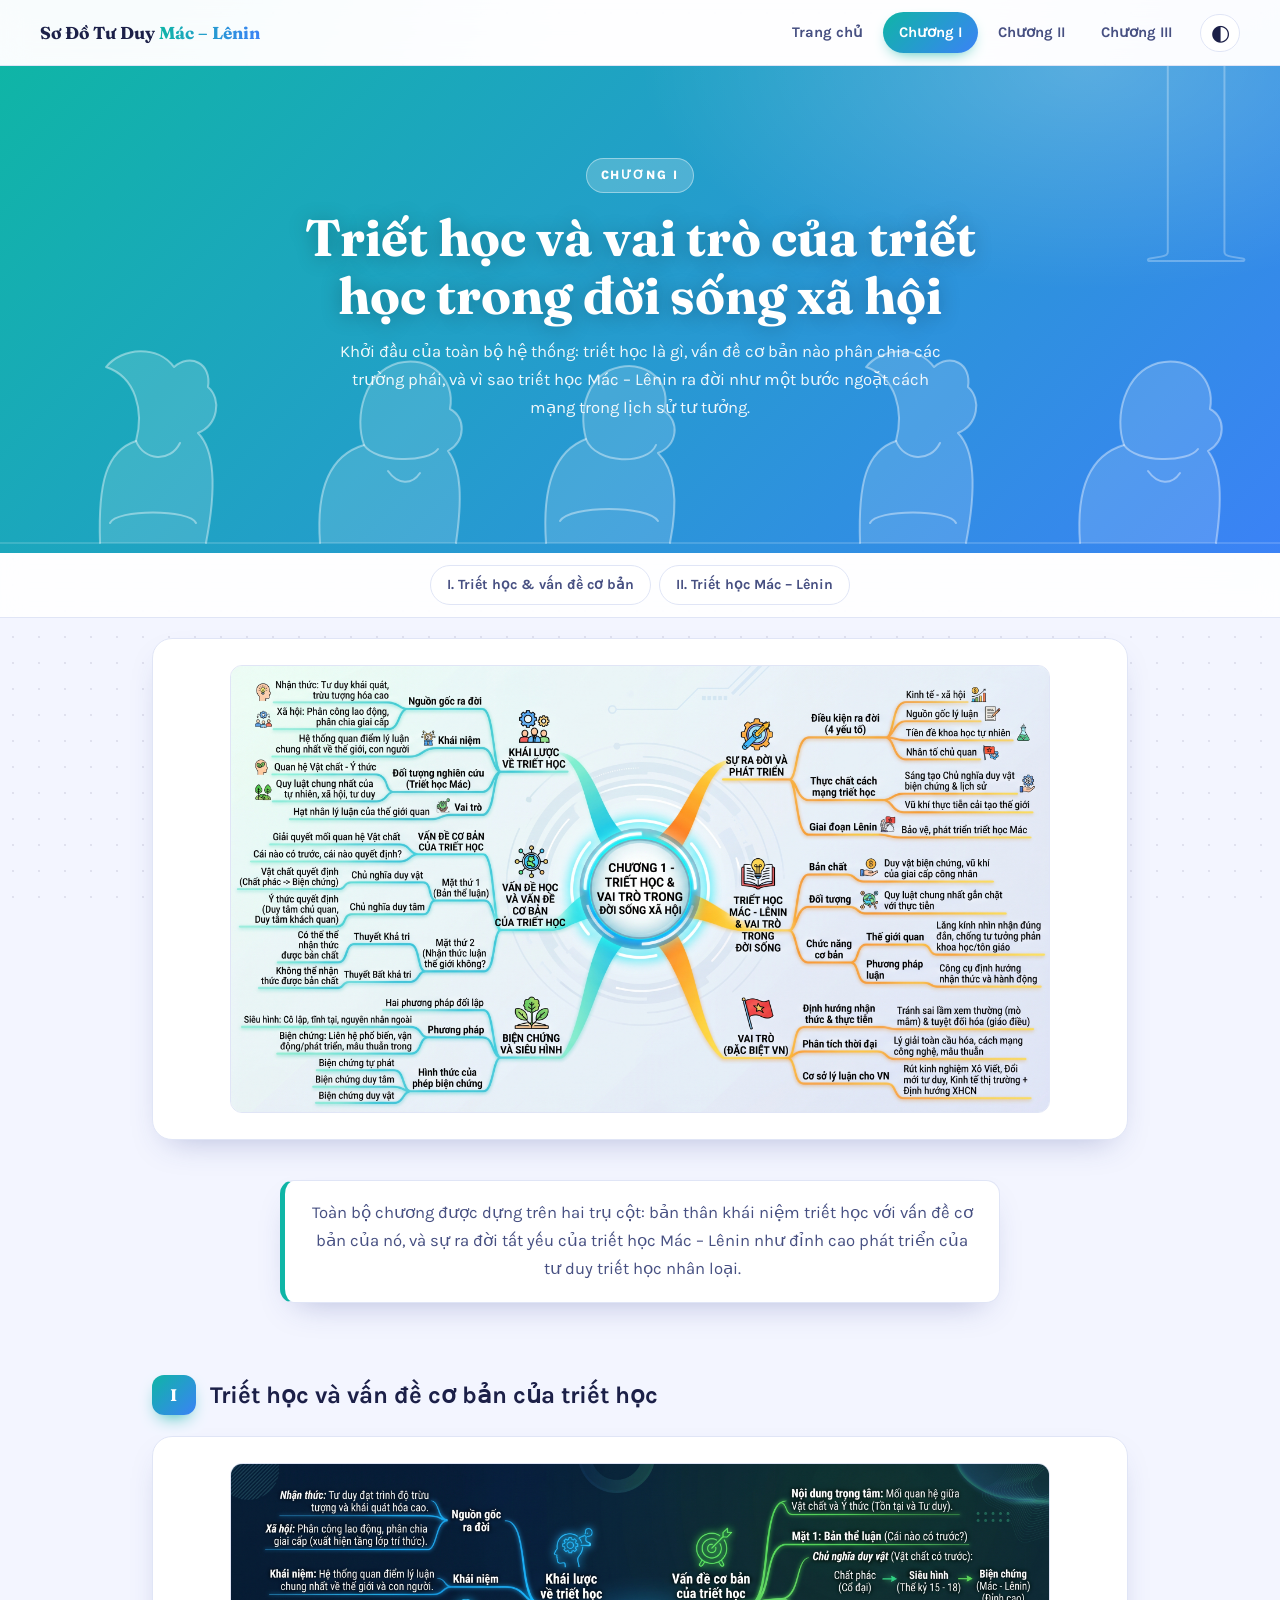
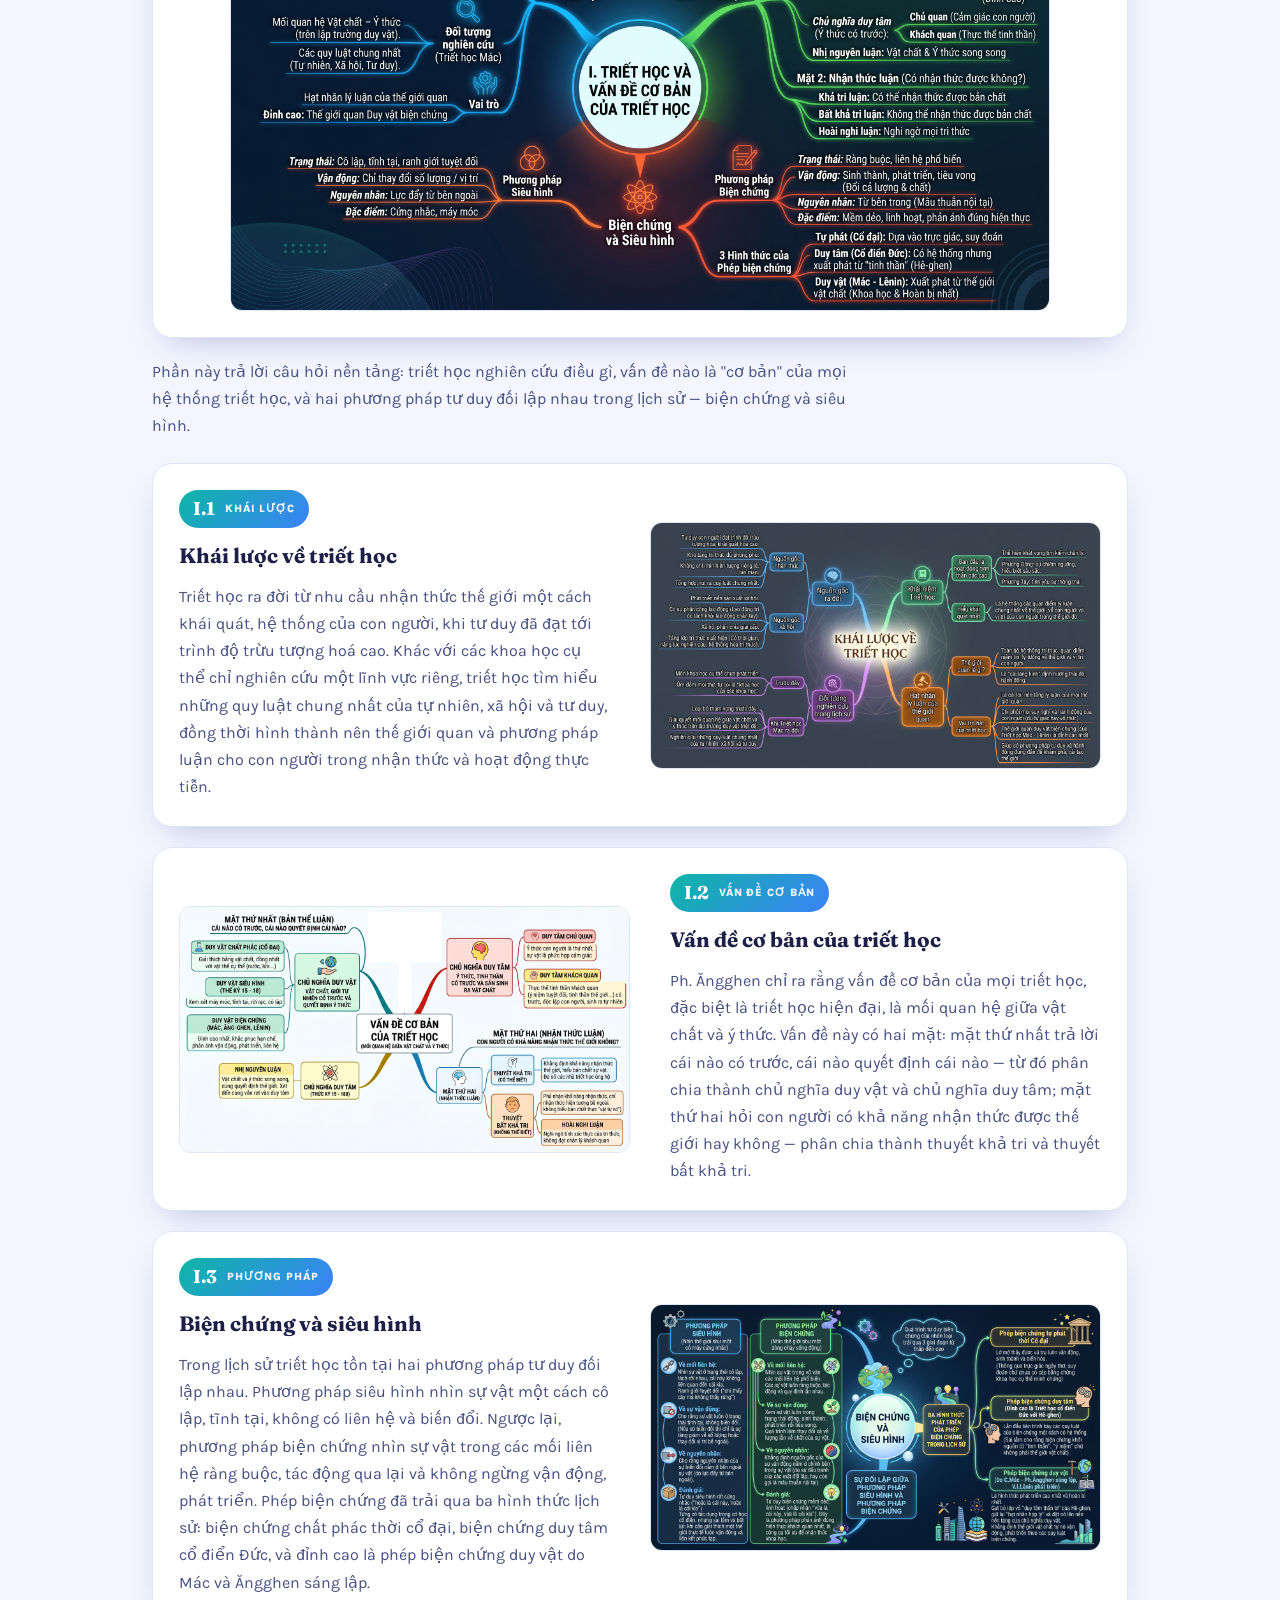
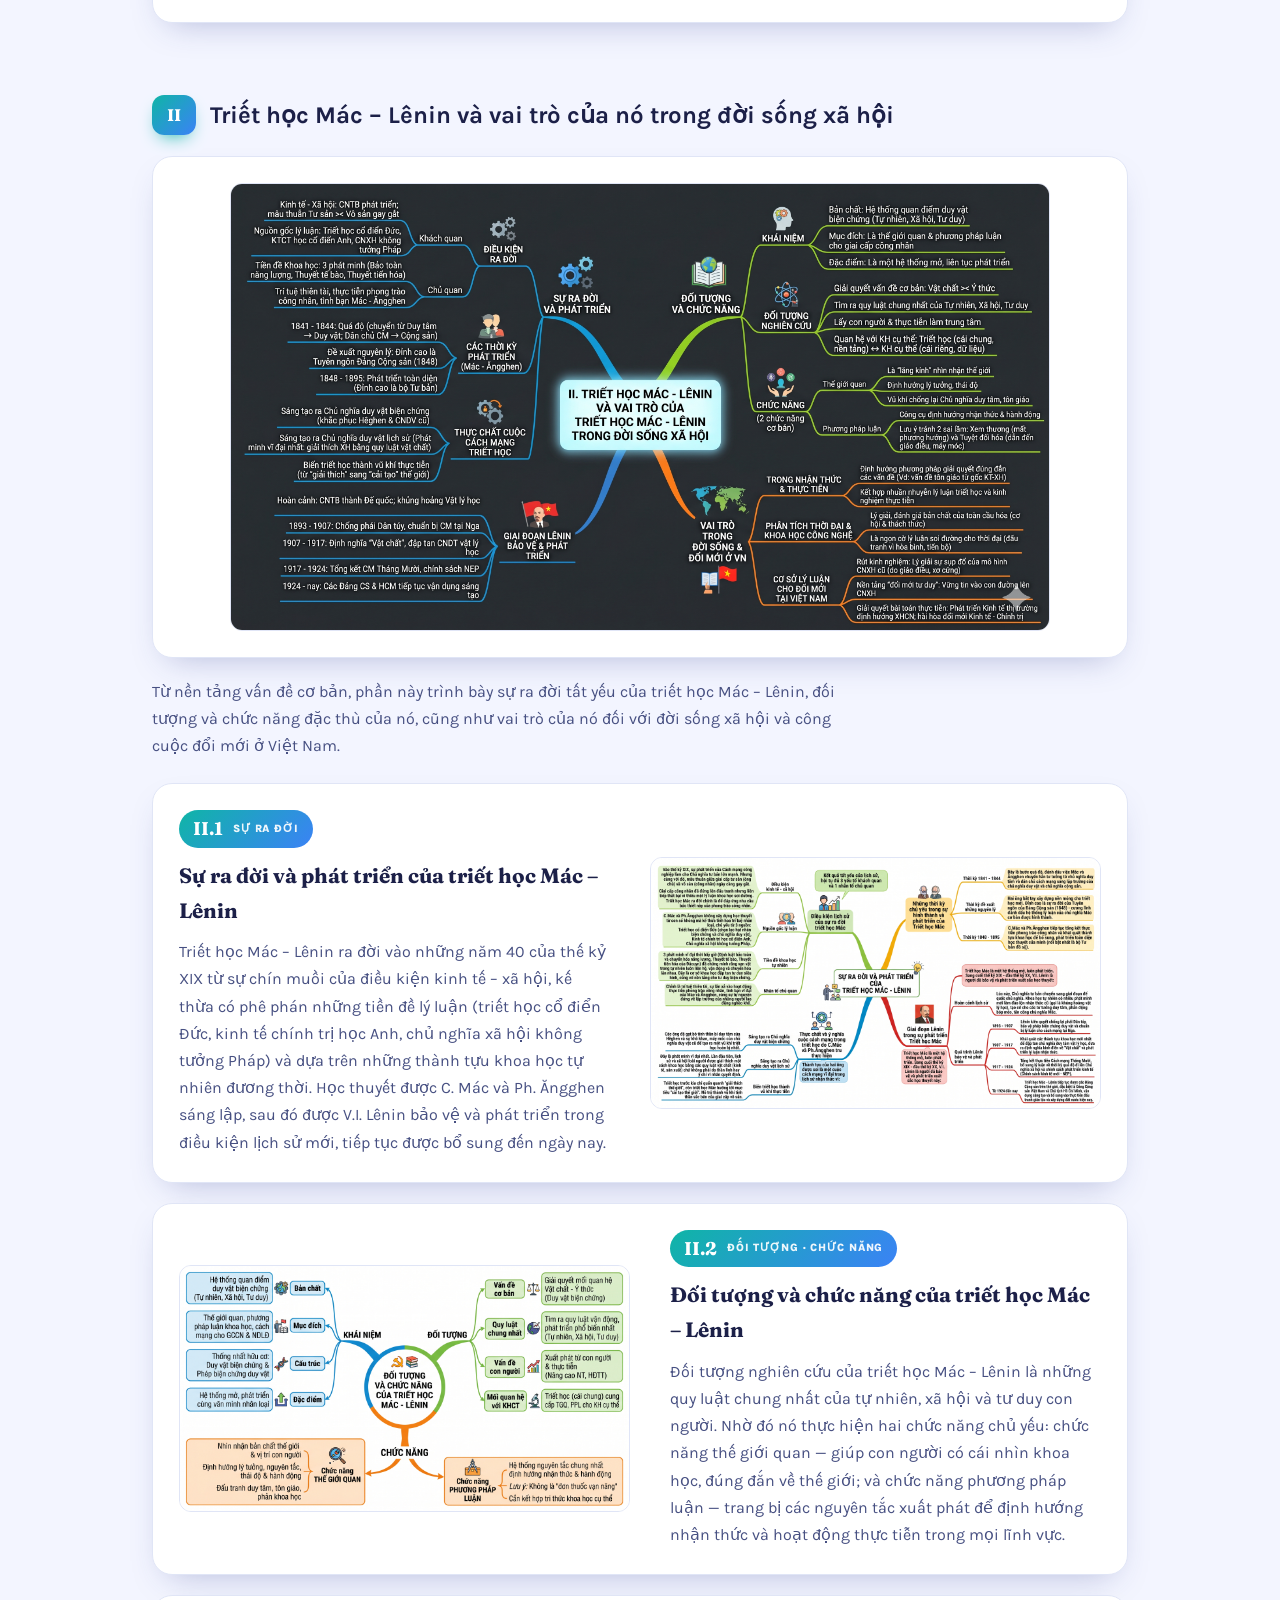
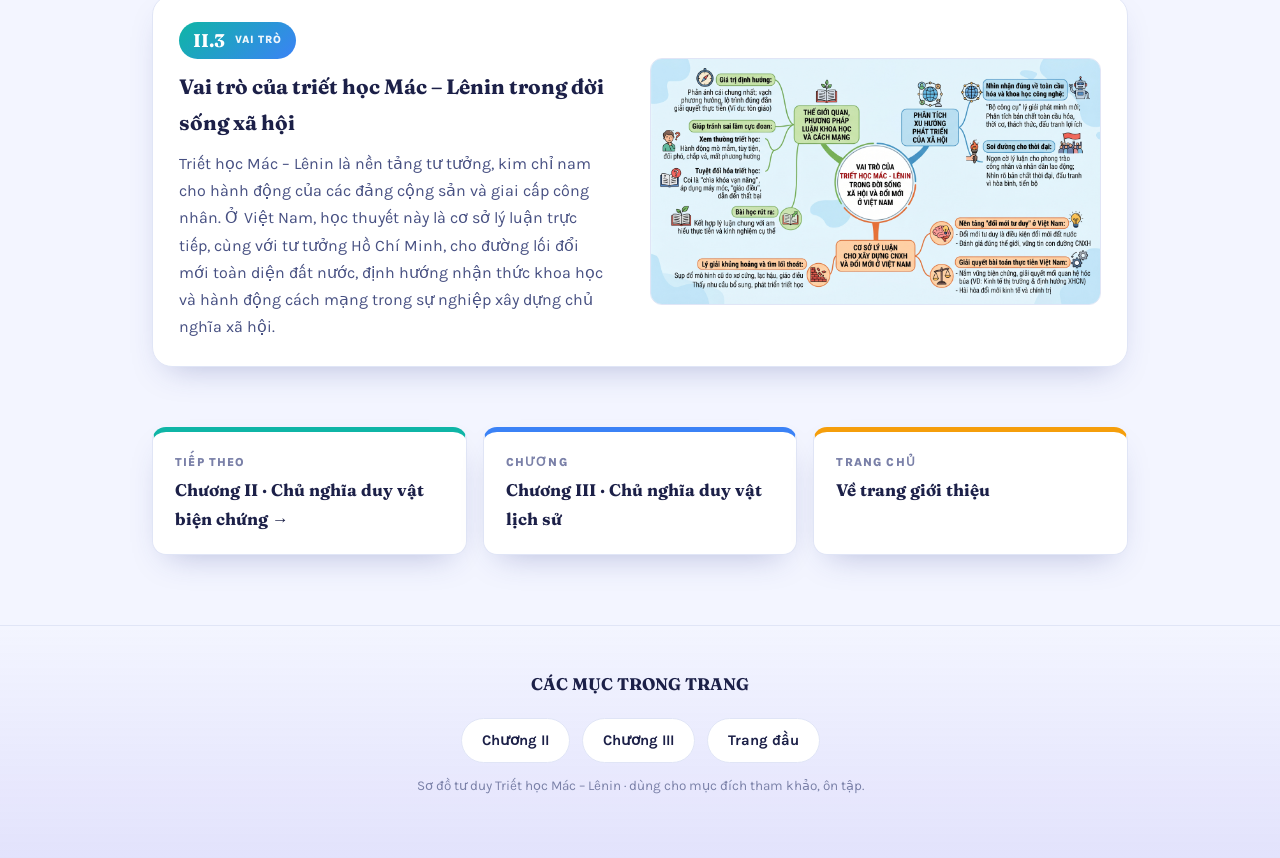
==== commit 172ebe9e: "Add files via upload" ====
--- a/chuongI.html
+++ b/chuongI.html
@@ -1,178 +1,182 @@
-<!DOCTYPE html>
-<html lang="vi">
-<head>
-  <meta charset="UTF-8">
-  <meta name="viewport" content="width=device-width, initial-scale=1.0, viewport-fit=cover">
-  <title>Chương I · Triết học và vai trò của triết học trong đời sống xã hội</title>
-  <meta name="description" content="Sơ đồ tư duy Chương I: Triết học và vai trò của triết học trong đời sống xã hội — Triết học Mác - Lênin.">
-  <link rel="preconnect" href="https://fonts.googleapis.com">
-  <link rel="stylesheet" href="style.css">
-</head>
-<body>
-  <div id="reading-progress"></div>
-
-  <header class="topbar">
-    <a class="brand" href="index.html">Sơ Đồ Tư Duy <span>Mác – Lênin</span></a>
-    <button class="nav-toggle" aria-label="Mở menu" aria-expanded="false"><span></span></button>
-    <ul class="nav-links">
-      <li><a href="index.html">Trang chủ</a></li>
-      <li><a href="chuongI.html" aria-current="page">Chương I</a></li>
-      <li><a href="chuongII.html">Chương II</a></li>
-      <li><a href="chuongIII.html">Chương III</a></li>
-    </ul>
-  </header>
-
-  <section class="hero">
-    <span class="chap-mark" aria-hidden="true">I</span>
-    <span class="eyebrow">CHƯƠNG I</span>
-    <h1>Triết học và vai trò của triết học trong đời sống xã hội</h1>
-    <p class="dek">Khởi đầu của toàn bộ hệ thống: triết học là gì, vấn đề cơ bản nào phân chia các trường phái, và vì sao triết học Mác – Lênin ra đời như một bước ngoặt cách mạng trong lịch sử tư tưởng.</p>
-  </section>
-
-  <nav class="toc" aria-label="Mục lục chương">
-    <a href="#phan-1">I. Triết học & vấn đề cơ bản</a>
-    <a href="#phan-2">II. Triết học Mác – Lênin</a>
-  </nav>
-
-  <main class="container">
-    <div class="section">
-      <div class="image-box overview-img">
-        <div class="image-placeholder">
-          <img src="img/C1.webp" alt="Sơ đồ tư duy tổng quan Chương I" loading="lazy">
-        </div>
-      </div>
-    </div>
-
-    <p class="intro">Toàn bộ chương được dựng trên hai trụ cột: bản thân khái niệm triết học với vấn đề cơ bản của nó, và sự ra đời tất yếu của triết học Mác – Lênin như đỉnh cao phát triển của tư duy triết học nhân loại.</p>
-
-    <h2 class="part-head" id="phan-1"><span class="num">I</span><span>Triết học và vấn đề cơ bản của triết học</span></h2>
-    <div class="section">
-      <div class="image-box overview-img">
-        <div class="image-placeholder">
-          <img src="img/C1-I.webp" alt="Sơ đồ Phần I chương I" loading="lazy">
-        </div>
-      </div>
-    </div>
-    <p class="part-overview">Phần này trả lời câu hỏi nền tảng: triết học nghiên cứu điều gì, vấn đề nào là "cơ bản" của mọi hệ thống triết học, và hai phương pháp tư duy đối lập nhau trong lịch sử — biện chứng và siêu hình.</p>
-
-    <div class="section reverse">
-      <div class="image-box">
-        <div class="image-placeholder">
-          <img src="img/C1-I-1.webp" alt="Khái lược về triết học" loading="lazy">
-        </div>
-      </div>
-      <div class="text-box">
-        <span class="tag">I.1 <small>KHÁI LƯỢC</small></span>
-        <h3>Khái lược về triết học</h3>
-        <p>Triết học ra đời từ nhu cầu nhận thức thế giới một cách khái quát, hệ thống của con người, khi tư duy đã đạt tới trình độ trừu tượng hoá cao. Khác với các khoa học cụ thể chỉ nghiên cứu một lĩnh vực riêng, triết học tìm hiểu những quy luật chung nhất của tự nhiên, xã hội và tư duy, đồng thời hình thành nên thế giới quan và phương pháp luận cho con người trong nhận thức và hoạt động thực tiễn.</p>
-      </div>
-    </div>
-
-    <div class="section">
-      <div class="image-box">
-        <div class="image-placeholder">
-          <img src="img/C1-I-2.webp" alt="Vấn đề cơ bản của triết học" loading="lazy">
-        </div>
-      </div>
-      <div class="text-box">
-        <span class="tag">I.2 <small>VẤN ĐỀ CƠ BẢN</small></span>
-        <h3>Vấn đề cơ bản của triết học</h3>
-        <p>Ph. Ăngghen chỉ ra rằng vấn đề cơ bản của mọi triết học, đặc biệt là triết học hiện đại, là mối quan hệ giữa vật chất và ý thức. Vấn đề này có hai mặt: mặt thứ nhất trả lời cái nào có trước, cái nào quyết định cái nào — từ đó phân chia thành chủ nghĩa duy vật và chủ nghĩa duy tâm; mặt thứ hai hỏi con người có khả năng nhận thức được thế giới hay không — phân chia thành thuyết khả tri và thuyết bất khả tri.</p>
-      </div>
-    </div>
-
-    <div class="section reverse">
-      <div class="image-box">
-        <div class="image-placeholder">
-          <img src="img/C1-I-3.webp" alt="Biện chứng và siêu hình" loading="lazy">
-        </div>
-      </div>
-      <div class="text-box">
-        <span class="tag">I.3 <small>PHƯƠNG PHÁP</small></span>
-        <h3>Biện chứng và siêu hình</h3>
-        <p>Trong lịch sử triết học tồn tại hai phương pháp tư duy đối lập nhau. Phương pháp siêu hình nhìn sự vật một cách cô lập, tĩnh tại, không có liên hệ và biến đổi. Ngược lại, phương pháp biện chứng nhìn sự vật trong các mối liên hệ ràng buộc, tác động qua lại và không ngừng vận động, phát triển. Phép biện chứng đã trải qua ba hình thức lịch sử: biện chứng chất phác thời cổ đại, biện chứng duy tâm cổ điển Đức, và đỉnh cao là phép biện chứng duy vật do Mác và Ăngghen sáng lập.</p>
-      </div>
-    </div>
-
-    <h2 class="part-head" id="phan-2"><span class="num">II</span><span>Triết học Mác – Lênin và vai trò của nó trong đời sống xã hội</span></h2>
-    <div class="section">
-      <div class="image-box overview-img">
-        <div class="image-placeholder">
-          <img src="img/C1-II.webp" alt="Sơ đồ Phần II chương I" loading="lazy">
-        </div>
-      </div>
-    </div>
-    <p class="part-overview">Từ nền tảng vấn đề cơ bản, phần này trình bày sự ra đời tất yếu của triết học Mác – Lênin, đối tượng và chức năng đặc thù của nó, cũng như vai trò của nó đối với đời sống xã hội và công cuộc đổi mới ở Việt Nam.</p>
-
-    <div class="section reverse">
-      <div class="image-box">
-        <div class="image-placeholder">
-          <img src="img/C1-II-1.webp" alt="Sự ra đời và phát triển của triết học Mác - Lênin" loading="lazy">
-        </div>
-      </div>
-      <div class="text-box">
-        <span class="tag">II.1 <small>SỰ RA ĐỜI</small></span>
-        <h3>Sự ra đời và phát triển của triết học Mác – Lênin</h3>
-        <p>Triết học Mác – Lênin ra đời vào những năm 40 của thế kỷ XIX từ sự chín muồi của điều kiện kinh tế – xã hội, kế thừa có phê phán những tiền đề lý luận (triết học cổ điển Đức, kinh tế chính trị học Anh, chủ nghĩa xã hội không tưởng Pháp) và dựa trên những thành tựu khoa học tự nhiên đương thời. Học thuyết được C. Mác và Ph. Ăngghen sáng lập, sau đó được V.I. Lênin bảo vệ và phát triển trong điều kiện lịch sử mới, tiếp tục được bổ sung đến ngày nay.</p>
-      </div>
-    </div>
-
-    <div class="section">
-      <div class="image-box">
-        <div class="image-placeholder">
-          <img src="img/C1-II-2.webp" alt="Đối tượng và chức năng của triết học Mác - Lênin" loading="lazy">
-        </div>
-      </div>
-      <div class="text-box">
-        <span class="tag">II.2 <small>ĐỐI TƯỢNG · CHỨC NĂNG</small></span>
-        <h3>Đối tượng và chức năng của triết học Mác – Lênin</h3>
-        <p>Đối tượng nghiên cứu của triết học Mác – Lênin là những quy luật chung nhất của tự nhiên, xã hội và tư duy con người. Nhờ đó nó thực hiện hai chức năng chủ yếu: chức năng thế giới quan — giúp con người có cái nhìn khoa học, đúng đắn về thế giới; và chức năng phương pháp luận — trang bị các nguyên tắc xuất phát để định hướng nhận thức và hoạt động thực tiễn trong mọi lĩnh vực.</p>
-      </div>
-    </div>
-
-    <div class="section reverse">
-      <div class="image-box">
-        <div class="image-placeholder">
-          <img src="img/C1-II-3.webp" alt="Vai trò của triết học Mác - Lênin" loading="lazy">
-        </div>
-      </div>
-      <div class="text-box">
-        <span class="tag">II.3 <small>VAI TRÒ</small></span>
-        <h3>Vai trò của triết học Mác – Lênin trong đời sống xã hội</h3>
-        <p>Triết học Mác – Lênin là nền tảng tư tưởng, kim chỉ nam cho hành động của các đảng cộng sản và giai cấp công nhân. Ở Việt Nam, học thuyết này là cơ sở lý luận trực tiếp, cùng với tư tưởng Hồ Chí Minh, cho đường lối đổi mới toàn diện đất nước, định hướng nhận thức khoa học và hành động cách mạng trong sự nghiệp xây dựng chủ nghĩa xã hội.</p>
-      </div>
-    </div>
-  </main>
-
-  <div class="chapter-switch">
-    <a href="chuongII.html">
-      <span class="cs-eyebrow">TIẾP THEO</span>
-      <span class="cs-title">Chương II · Chủ nghĩa duy vật biện chứng →</span>
-    </a>
-    <a href="chuongIII.html">
-      <span class="cs-eyebrow">CHƯƠNG</span>
-      <span class="cs-title">Chương III · Chủ nghĩa duy vật lịch sử</span>
-    </a>
-    <a href="index.html">
-      <span class="cs-eyebrow">TRANG CHỦ</span>
-      <span class="cs-title">Về trang giới thiệu</span>
-    </a>
-  </div>
-
-  <footer class="site-footer">
-    <div class="foot-title">CÁC MỤC TRONG TRANG</div>
-    <a class="btn" href="chuongII.html">Chương II</a>
-    <a class="btn" href="chuongIII.html">Chương III</a>
-    <a class="btn" href="index.html">Trang đầu</a>
-    <p class="legal">Sơ đồ tư duy Triết học Mác – Lênin · dùng cho mục đích tham khảo, ôn tập.</p>
-  </footer>
-
-  <button id="back-to-top" aria-label="Về đầu trang">↑</button>
-  <div id="lightbox">
-    <button class="lb-close" aria-label="Đóng">✕</button>
-    <img src="" alt="">
-  </div>
-
-  <script src="script.js"></script>
-</body>
-</html>
+<!DOCTYPE html>
+<html lang="vi">
+<head>
+  <meta charset="UTF-8">
+  <meta name="viewport" content="width=device-width, initial-scale=1.0, viewport-fit=cover">
+  <title>Chương I · Triết học và vai trò của triết học trong đời sống xã hội</title>
+  <meta name="description" content="Sơ đồ tư duy Chương I: Triết học và vai trò của triết học trong đời sống xã hội — Triết học Mác - Lênin.">
+  <link rel="preconnect" href="https://fonts.googleapis.com">
+  <script>try{var t=localStorage.getItem('theme');if(t)document.documentElement.setAttribute('data-theme',t)}catch(e){}</script>
+  <link rel="stylesheet" href="style.css">
+</head>
+<body class="ch1">
+  <div id="reading-progress"></div>
+
+  <header class="topbar">
+    <a class="brand" href="index.html">Sơ Đồ Tư Duy <span>Mác – Lênin</span></a>
+    <div class="actions">
+      <button class="theme-toggle" aria-label="Đổi giao diện sáng/tối" title="Sáng / Tối">◐</button>
+      <button class="nav-toggle" aria-label="Mở menu" aria-expanded="false"><span></span></button>
+    </div>
+    <ul class="nav-links">
+      <li><a href="index.html">Trang chủ</a></li>
+      <li><a href="chuongI.html" aria-current="page">Chương I</a></li>
+      <li><a href="chuongII.html">Chương II</a></li>
+      <li><a href="chuongIII.html">Chương III</a></li>
+    </ul>
+  </header>
+
+  <section class="hero">
+    <span class="chap-mark" aria-hidden="true">I</span>
+    <span class="eyebrow">CHƯƠNG I</span>
+    <h1>Triết học và vai trò của triết học trong đời sống xã hội</h1>
+    <p class="dek">Khởi đầu của toàn bộ hệ thống: triết học là gì, vấn đề cơ bản nào phân chia các trường phái, và vì sao triết học Mác – Lênin ra đời như một bước ngoặt cách mạng trong lịch sử tư tưởng.</p>
+  </section>
+
+  <nav class="toc" aria-label="Mục lục chương">
+    <a href="#phan-1">I. Triết học & vấn đề cơ bản</a>
+    <a href="#phan-2">II. Triết học Mác – Lênin</a>
+  </nav>
+
+  <main class="container">
+    <div class="section">
+      <div class="image-box overview-img">
+        <div class="image-placeholder">
+          <img width="1800" height="981" src="img/C1.jpg" alt="Sơ đồ tư duy tổng quan Chương I" loading="lazy">
+        </div>
+      </div>
+    </div>
+
+    <p class="intro">Toàn bộ chương được dựng trên hai trụ cột: bản thân khái niệm triết học với vấn đề cơ bản của nó, và sự ra đời tất yếu của triết học Mác – Lênin như đỉnh cao phát triển của tư duy triết học nhân loại.</p>
+
+    <h2 class="part-head" id="phan-1"><span class="num">I</span><span>Triết học và vấn đề cơ bản của triết học</span></h2>
+    <div class="section">
+      <div class="image-box overview-img">
+        <div class="image-placeholder">
+          <img width="1800" height="981" src="img/C1-I.jpg" alt="Sơ đồ Phần I chương I" loading="lazy">
+        </div>
+      </div>
+    </div>
+    <p class="part-overview">Phần này trả lời câu hỏi nền tảng: triết học nghiên cứu điều gì, vấn đề nào là "cơ bản" của mọi hệ thống triết học, và hai phương pháp tư duy đối lập nhau trong lịch sử — biện chứng và siêu hình.</p>
+
+    <div class="section reverse">
+      <div class="image-box">
+        <div class="image-placeholder">
+          <img width="1800" height="981" src="img/C1-I-1.jpg" alt="Khái lược về triết học" loading="lazy">
+        </div>
+      </div>
+      <div class="text-box">
+        <span class="tag">I.1 <small>KHÁI LƯỢC</small></span>
+        <h3>Khái lược về triết học</h3>
+        <p>Triết học ra đời từ nhu cầu nhận thức thế giới một cách khái quát, hệ thống của con người, khi tư duy đã đạt tới trình độ trừu tượng hoá cao. Khác với các khoa học cụ thể chỉ nghiên cứu một lĩnh vực riêng, triết học tìm hiểu những quy luật chung nhất của tự nhiên, xã hội và tư duy, đồng thời hình thành nên thế giới quan và phương pháp luận cho con người trong nhận thức và hoạt động thực tiễn.</p>
+      </div>
+    </div>
+
+    <div class="section">
+      <div class="image-box">
+        <div class="image-placeholder">
+          <img width="1800" height="981" src="img/C1-I-2.jpg" alt="Vấn đề cơ bản của triết học" loading="lazy">
+        </div>
+      </div>
+      <div class="text-box">
+        <span class="tag">I.2 <small>VẤN ĐỀ CƠ BẢN</small></span>
+        <h3>Vấn đề cơ bản của triết học</h3>
+        <p>Ph. Ăngghen chỉ ra rằng vấn đề cơ bản của mọi triết học, đặc biệt là triết học hiện đại, là mối quan hệ giữa vật chất và ý thức. Vấn đề này có hai mặt: mặt thứ nhất trả lời cái nào có trước, cái nào quyết định cái nào — từ đó phân chia thành chủ nghĩa duy vật và chủ nghĩa duy tâm; mặt thứ hai hỏi con người có khả năng nhận thức được thế giới hay không — phân chia thành thuyết khả tri và thuyết bất khả tri.</p>
+      </div>
+    </div>
+
+    <div class="section reverse">
+      <div class="image-box">
+        <div class="image-placeholder">
+          <img width="1800" height="981" src="img/C1-I-3.jpg" alt="Biện chứng và siêu hình" loading="lazy">
+        </div>
+      </div>
+      <div class="text-box">
+        <span class="tag">I.3 <small>PHƯƠNG PHÁP</small></span>
+        <h3>Biện chứng và siêu hình</h3>
+        <p>Trong lịch sử triết học tồn tại hai phương pháp tư duy đối lập nhau. Phương pháp siêu hình nhìn sự vật một cách cô lập, tĩnh tại, không có liên hệ và biến đổi. Ngược lại, phương pháp biện chứng nhìn sự vật trong các mối liên hệ ràng buộc, tác động qua lại và không ngừng vận động, phát triển. Phép biện chứng đã trải qua ba hình thức lịch sử: biện chứng chất phác thời cổ đại, biện chứng duy tâm cổ điển Đức, và đỉnh cao là phép biện chứng duy vật do Mác và Ăngghen sáng lập.</p>
+      </div>
+    </div>
+
+    <h2 class="part-head" id="phan-2"><span class="num">II</span><span>Triết học Mác – Lênin và vai trò của nó trong đời sống xã hội</span></h2>
+    <div class="section">
+      <div class="image-box overview-img">
+        <div class="image-placeholder">
+          <img width="1800" height="981" src="img/C1-II.png" alt="Sơ đồ Phần II chương I" loading="lazy">
+        </div>
+      </div>
+    </div>
+    <p class="part-overview">Từ nền tảng vấn đề cơ bản, phần này trình bày sự ra đời tất yếu của triết học Mác – Lênin, đối tượng và chức năng đặc thù của nó, cũng như vai trò của nó đối với đời sống xã hội và công cuộc đổi mới ở Việt Nam.</p>
+
+    <div class="section reverse">
+      <div class="image-box">
+        <div class="image-placeholder">
+          <img width="1800" height="1004" src="img/C1-II-1.jpg" alt="Sự ra đời và phát triển của triết học Mác - Lênin" loading="lazy">
+        </div>
+      </div>
+      <div class="text-box">
+        <span class="tag">II.1 <small>SỰ RA ĐỜI</small></span>
+        <h3>Sự ra đời và phát triển của triết học Mác – Lênin</h3>
+        <p>Triết học Mác – Lênin ra đời vào những năm 40 của thế kỷ XIX từ sự chín muồi của điều kiện kinh tế – xã hội, kế thừa có phê phán những tiền đề lý luận (triết học cổ điển Đức, kinh tế chính trị học Anh, chủ nghĩa xã hội không tưởng Pháp) và dựa trên những thành tựu khoa học tự nhiên đương thời. Học thuyết được C. Mác và Ph. Ăngghen sáng lập, sau đó được V.I. Lênin bảo vệ và phát triển trong điều kiện lịch sử mới, tiếp tục được bổ sung đến ngày nay.</p>
+      </div>
+    </div>
+
+    <div class="section">
+      <div class="image-box">
+        <div class="image-placeholder">
+          <img width="1800" height="981" src="img/C1-II-2.jpg" alt="Đối tượng và chức năng của triết học Mác - Lênin" loading="lazy">
+        </div>
+      </div>
+      <div class="text-box">
+        <span class="tag">II.2 <small>ĐỐI TƯỢNG · CHỨC NĂNG</small></span>
+        <h3>Đối tượng và chức năng của triết học Mác – Lênin</h3>
+        <p>Đối tượng nghiên cứu của triết học Mác – Lênin là những quy luật chung nhất của tự nhiên, xã hội và tư duy con người. Nhờ đó nó thực hiện hai chức năng chủ yếu: chức năng thế giới quan — giúp con người có cái nhìn khoa học, đúng đắn về thế giới; và chức năng phương pháp luận — trang bị các nguyên tắc xuất phát để định hướng nhận thức và hoạt động thực tiễn trong mọi lĩnh vực.</p>
+      </div>
+    </div>
+
+    <div class="section reverse">
+      <div class="image-box">
+        <div class="image-placeholder">
+          <img width="1800" height="981" src="img/C1-II-3.jpg" alt="Vai trò của triết học Mác - Lênin" loading="lazy">
+        </div>
+      </div>
+      <div class="text-box">
+        <span class="tag">II.3 <small>VAI TRÒ</small></span>
+        <h3>Vai trò của triết học Mác – Lênin trong đời sống xã hội</h3>
+        <p>Triết học Mác – Lênin là nền tảng tư tưởng, kim chỉ nam cho hành động của các đảng cộng sản và giai cấp công nhân. Ở Việt Nam, học thuyết này là cơ sở lý luận trực tiếp, cùng với tư tưởng Hồ Chí Minh, cho đường lối đổi mới toàn diện đất nước, định hướng nhận thức khoa học và hành động cách mạng trong sự nghiệp xây dựng chủ nghĩa xã hội.</p>
+      </div>
+    </div>
+  </main>
+
+  <div class="chapter-switch">
+    <a href="chuongII.html">
+      <span class="cs-eyebrow">TIẾP THEO</span>
+      <span class="cs-title">Chương II · Chủ nghĩa duy vật biện chứng →</span>
+    </a>
+    <a href="chuongIII.html">
+      <span class="cs-eyebrow">CHƯƠNG</span>
+      <span class="cs-title">Chương III · Chủ nghĩa duy vật lịch sử</span>
+    </a>
+    <a href="index.html">
+      <span class="cs-eyebrow">TRANG CHỦ</span>
+      <span class="cs-title">Về trang giới thiệu</span>
+    </a>
+  </div>
+
+  <footer class="site-footer">
+    <div class="foot-title">CÁC MỤC TRONG TRANG</div>
+    <a class="btn" href="chuongII.html">Chương II</a>
+    <a class="btn" href="chuongIII.html">Chương III</a>
+    <a class="btn" href="index.html">Trang đầu</a>
+    <p class="legal">Sơ đồ tư duy Triết học Mác – Lênin · dùng cho mục đích tham khảo, ôn tập.</p>
+  </footer>
+
+  <button id="back-to-top" aria-label="Về đầu trang">↑</button>
+  <div id="lightbox">
+    <button class="lb-close" aria-label="Đóng">✕</button>
+    <img alt="">
+  </div>
+
+  <script src="script.js"></script>
+</body>
+</html>
--- a/style.css
+++ b/style.css
@@ -1,279 +1,371 @@
+@import url('https://fonts.googleapis.com/css2?family=Fraunces:ital,opsz,wght@0,9..144,400;0,9..144,600;0,9..144,700;1,9..144,500&family=Karla:wght@400;500;600;700&display=swap');
+
+/* ==========================================================================
+   TRIẾT HỌC MÁC – LÊNIN · Sơ đồ tư duy  —  giao diện sáng, nhiều màu, dễ học
+   Mỗi chương có một màu chủ đạo riêng giúp nhận biết nhanh khi ôn tập.
+   Có chế độ tối (nút ◐ trên thanh menu).
+   ========================================================================== */
+
 :root {
-  --bg: #de9349;
-  --text: rgb(25, 204, 214);
-  --heading: rgb(25, 176, 22);
-  --body-text: rgb(237, 157, 76);
-  --accent: rgb(27, 194, 244);
-  --border: rgb(82, 20, 216);
-  --img-bg: rgba(0, 6, 8, 0.08);
-  --placeholder-bg: rgb(0, 10, 10);
-  --placeholder-border: rgb(9, 9, 0);
-}
-#uh{text-align: center;}
+  --bg: #f3f5ff;
+  --panel: #ffffff;
+  --text: #1c2048;
+  --text-2: #475082;
+  --muted: #7a80a8;
+  --line: #e0e5f6;
+  --topbar: rgba(255,255,255,0.86);
+  --shadow: 0 14px 34px -16px rgba(50,60,140,0.35);
+  --accent: #6c5ce7;
+  --accent-2: #00b8d9;
+  --accent-ink: color-mix(in srgb, var(--accent) 78%, #000);
+  --accent-soft: color-mix(in srgb, var(--accent) 12%, transparent);
+  --focus: #ff7a59;
+
+  --font-display: "Fraunces", "Iowan Old Style", Georgia, serif;
+  --font-body: "Karla", -apple-system, BlinkMacSystemFont, "Segoe UI", sans-serif;
+  --radius: 14px;
+  --container: 1040px;
+  color-scheme: light;
+}
+
+:root[data-theme="dark"] {
+  --bg: #0e1127;
+  --panel: #181c3a;
+  --text: #eef0ff;
+  --text-2: #bcc1e4;
+  --muted: #8d93c2;
+  --line: #2a2f60;
+  --topbar: rgba(14,17,39,0.86);
+  --shadow: 0 14px 34px -16px rgba(0,0,0,0.7);
+  --accent-ink: color-mix(in srgb, var(--accent) 65%, #fff);
+  color-scheme: dark;
+}
+
+body.home { --accent: #6c5ce7; --accent-2: #00b8d9; }
+body.ch1  { --accent: #0fb5a6; --accent-2: #3b82f6; }
+body.ch2  { --accent: #7c5cff; --accent-2: #ec4899; }
+body.ch3  { --accent: #f97316; --accent-2: #ef4444; }
+
 * { box-sizing: border-box; }
-#thamkhao{text-align: center;}
+html { scroll-behavior: smooth; }
+@media (prefers-reduced-motion: reduce) {
+  html { scroll-behavior: auto; }
+  * { animation-duration: 0.001ms !important; transition-duration: 0.001ms !important; }
+}
+
 body {
   margin: 0;
-  background: radial-gradient(circle, rgb(8, 8, 8), rgb(0, 8, 0));
+  background: var(--bg);
   color: var(--text);
-  font-family: -apple-system, BlinkMacSystemFont, "Segoe UI", Roboto, Arial, sans-serif;
-  line-height: 1.6;
-  padding: 24px 16px;
-}
-
-.container {
-  max-width: 1000px;
-  margin: 0 auto;
-}
-
-/* ============================================
-   KHUNG ẢNH + NỘI DUNG (dùng cho mọi chương)
-   ============================================ */
+  font-family: var(--font-body);
+  font-size: 16px;
+  line-height: 1.7;
+  -webkit-font-smoothing: antialiased;
+}
+
+/* nền: mảng màu mềm + lưới chấm nhẹ, cố định khi cuộn */
+body::before {
+  content: "";
+  position: fixed;
+  inset: 0;
+  z-index: -1;
+  background:
+    radial-gradient(60vmax 60vmax at 8% -10%, color-mix(in srgb, var(--accent) 22%, transparent), transparent 60%),
+    radial-gradient(55vmax 55vmax at 105% 20%, color-mix(in srgb, var(--accent-2) 20%, transparent), transparent 60%),
+    radial-gradient(50vmax 50vmax at 50% 115%, color-mix(in srgb, var(--accent) 14%, transparent), transparent 60%),
+    radial-gradient(circle, color-mix(in srgb, var(--text) 9%, transparent) 1px, transparent 1.4px) 0 0 / 26px 26px;
+}
+
+a { color: inherit; }
+img { max-width: 100%; display: block; }
+::selection { background: var(--accent); color: #fff; }
+:focus-visible { outline: 3px solid var(--focus); outline-offset: 3px; }
+
+#reading-progress {
+  position: fixed; top: 0; left: 0; height: 4px; width: 0%;
+  background: linear-gradient(90deg, var(--accent), var(--accent-2));
+  z-index: 999; transition: width 0.1s linear;
+}
+
+/* ---------- thanh menu ---------- */
+.topbar {
+  position: sticky; top: 0; z-index: 60;
+  display: flex; align-items: center; justify-content: space-between; gap: 12px;
+  padding: 12px clamp(16px, 4vw, 40px);
+  background: var(--topbar);
+  backdrop-filter: blur(14px);
+  border-bottom: 1px solid var(--line);
+}
+.brand {
+  font-family: var(--font-display); font-weight: 700; font-size: 1.08rem;
+  color: var(--text); text-decoration: none; white-space: nowrap;
+}
+.brand span {
+  background: linear-gradient(90deg, var(--accent), var(--accent-2));
+  -webkit-background-clip: text; background-clip: text; color: transparent;
+}
+.nav-links { display: flex; gap: 4px; list-style: none; margin: 0 0 0 auto; padding: 0; order: 2; }
+.actions { display: flex; gap: 8px; order: 3; }
+
+.nav-links a {
+  display: inline-block; padding: 8px 16px; border-radius: 999px;
+  text-decoration: none; font-weight: 700; font-size: 0.92rem; color: var(--text-2);
+  transition: background 0.15s ease, color 0.15s ease;
+}
+.nav-links a:hover { color: var(--text); background: var(--accent-soft); }
+.nav-links a[aria-current="page"] {
+  color: #fff; background: linear-gradient(135deg, var(--accent), var(--accent-2));
+  box-shadow: 0 6px 16px -8px var(--accent);
+}
+
+.theme-toggle, .nav-toggle {
+  background: var(--panel); border: 1px solid var(--line); border-radius: 999px;
+  width: 40px; height: 38px; cursor: pointer; color: var(--text); font-size: 1.35rem; line-height: 1;
+  position: relative; transition: border-color 0.15s ease;
+}
+.theme-toggle:hover, .nav-toggle:hover { border-color: var(--accent); }
+.nav-toggle { display: none; }
+.nav-toggle span, .nav-toggle span::before, .nav-toggle span::after {
+  content: ""; position: absolute; left: 11px; right: 11px; height: 2px;
+  background: var(--text); transition: transform 0.2s ease;
+}
+.nav-toggle span { top: 18px; }
+.nav-toggle span::before { top: -6px; }
+.nav-toggle span::after { top: 6px; }
+.nav-toggle[aria-expanded="true"] span { background: transparent; }
+.nav-toggle[aria-expanded="true"] span::before { transform: translateY(6px) rotate(45deg); }
+.nav-toggle[aria-expanded="true"] span::after { transform: translateY(-6px) rotate(-45deg); }
+
+@media (max-width: 720px) {
+  .nav-toggle { display: block; }
+  .nav-links {
+    position: fixed; inset: 62px 12px auto 12px; flex-direction: column;
+    background: var(--panel); border: 1px solid var(--line); border-radius: var(--radius);
+    box-shadow: var(--shadow); padding: 8px; margin: 0;
+    transform: translateY(-8px); opacity: 0; pointer-events: none;
+    transition: transform 0.18s ease, opacity 0.18s ease;
+  }
+  .nav-links.open { transform: none; opacity: 1; pointer-events: auto; }
+  .nav-links a { display: block; padding: 12px 16px; }
+  .actions { margin-left: auto; }
+}
+
+/* ---------- hero: dải màu theo chương + hoạ tiết nhà tư tưởng ---------- */
+.hero {
+  position: relative; overflow: hidden; text-align: center; color: #fff;
+  padding: clamp(52px, 10vw, 92px) clamp(16px, 5vw, 40px) clamp(84px, 14vw, 130px);
+  background:
+    url('img/philosophers.svg') repeat-x bottom left / 760px auto,
+    radial-gradient(40rem 20rem at 85% 0%, rgba(255,255,255,0.22), transparent 70%),
+    linear-gradient(135deg, var(--accent), var(--accent-2));
+}
+.hero .eyebrow {
+  display: inline-block; font-weight: 800; font-size: 0.78rem; letter-spacing: 0.16em;
+  padding: 6px 14px; margin-bottom: 16px; border-radius: 999px;
+  background: rgba(255,255,255,0.2); border: 1px solid rgba(255,255,255,0.4);
+}
+.hero h1 {
+  font-family: var(--font-display); font-weight: 700;
+  font-size: clamp(1.9rem, 5vw, 3.2rem); line-height: 1.12;
+  margin: 0 auto 14px; max-width: 20ch; text-shadow: 0 2px 20px rgba(0,0,0,0.25);
+}
+.hero .dek { max-width: 62ch; margin: 0 auto; font-size: 1.04rem; color: rgba(255,255,255,0.92); }
+.hero .chap-mark {
+  position: absolute; top: -0.25em; right: 2%;
+  font-family: var(--font-display); font-weight: 700; font-size: min(38vw, 320px); line-height: 1;
+  color: transparent; -webkit-text-stroke: 2px rgba(255,255,255,0.28);
+  pointer-events: none; user-select: none;
+}
+.hero > * { position: relative; z-index: 1; }
+
+/* ---------- mục lục dạng nút ---------- */
+.toc {
+  position: sticky; top: 63px; z-index: 40;
+  display: flex; gap: 8px; flex-wrap: wrap; justify-content: center;
+  padding: 12px clamp(16px, 5vw, 40px);
+  background: var(--topbar); backdrop-filter: blur(12px);
+  border-bottom: 1px solid var(--line);
+}
+.toc a {
+  padding: 7px 16px; border: 1px solid var(--line); border-radius: 999px;
+  text-decoration: none; font-size: 0.88rem; font-weight: 700; color: var(--text-2);
+  background: var(--panel); transition: all 0.15s ease;
+}
+.toc a:hover { border-color: var(--accent); color: var(--accent-ink); transform: translateY(-1px); }
+.toc a.active {
+  color: #fff; border-color: transparent;
+  background: linear-gradient(135deg, var(--accent), var(--accent-2));
+}
+
+.container { max-width: var(--container); margin: 0 auto; padding: 0 clamp(16px, 5vw, 32px); }
+
+.intro {
+  max-width: 72ch; margin: 40px auto 8px; padding: 18px 22px;
+  color: var(--text-2); font-size: 1.04rem; text-align: center;
+  background: var(--panel); border: 1px solid var(--line);
+  border-left: 5px solid var(--accent); border-radius: var(--radius);
+  box-shadow: var(--shadow);
+}
+
+/* ---------- tiêu đề từng phần ---------- */
+.part-head {
+  scroll-margin-top: 140px; display: flex; align-items: center; gap: 14px;
+  margin: 72px 0 8px;
+}
+.part-head .num {
+  font-family: var(--font-display); font-weight: 700; font-size: 1.05rem; color: #fff;
+  min-width: 2.6em; text-align: center; padding: 6px 4px; border-radius: 12px;
+  background: linear-gradient(135deg, var(--accent), var(--accent-2));
+  box-shadow: 0 8px 18px -8px var(--accent);
+}
+.part-head h2 {
+  font-family: var(--font-display); font-weight: 700;
+  font-size: clamp(1.25rem, 3vw, 1.7rem); margin: 0; color: var(--text);
+}
+.part-overview { color: var(--text-2); max-width: 70ch; margin: 4px 0 24px; }
+
+/* ---------- khối ảnh + chữ ---------- */
 .section {
-  display: flex;
-  flex-wrap: wrap;
-  gap: 24px;
-  align-items: center;
-  padding: 32px 0;
-  border-bottom: 1px solid var(--border);
-}
-
-.section:last-child {
-  border-bottom: none;
-}
-
-/* đảo chiều: ảnh bên phải, chữ bên trái */
-.section.reverse {
-  flex-direction: row-reverse;
-}
-
-/* Khung hình ảnh */
-.image-box {
-  flex: 1 1 320px;
-  min-width: 260px;
-  max-width: 100%;
-}
-
-.image-box img {
-  width: 100%;
-  height: auto;
-  max-width: 100%;
-  display: block;
-  border-radius: 8px;
-  object-fit: cover;
-}
-
-/* Nếu chưa có ảnh, khung này sẽ hiện placeholder */
+  display: flex; flex-wrap: wrap; gap: clamp(20px, 4vw, 40px); align-items: center;
+  padding: clamp(16px, 3vw, 26px); margin: 20px 0;
+  background: var(--panel); border: 1px solid var(--line); border-radius: 20px;
+  box-shadow: var(--shadow); scroll-margin-top: 140px;
+  transition: transform 0.2s ease, border-color 0.2s ease;
+}
+.section:hover { border-color: color-mix(in srgb, var(--accent) 55%, var(--line)); }
+.section.reverse { flex-direction: row-reverse; }
+
+.image-box { flex: 1 1 320px; min-width: 260px; }
+.image-box.overview-img { flex-basis: 100%; max-width: 820px; margin: 0 auto; }
+
 .image-placeholder {
-  width: 100%;
-  aspect-ratio: 4 / 3;
-  background: var(--placeholder-bg);
-  border: 2px dashed var(--placeholder-border);
-  border-radius: 6px;
-  display: flex;
-  align-items: center;
-  justify-content: center;
-  color: rgb(7, 180, 203);
-  font-size: 15px;
-  text-align: center;
-  padding: 8px;
-  overflow: hidden;
-}
-
-.image-placeholder img {
-  width: 100%;
-  height: 100%;
-  object-fit: contain;
-}
-
-/* Khung văn bản - bên cạnh ảnh */
-.text-box {
-  flex: 1 1 300px;
-  min-width: 220px;
-}
-
-.text-box h2 {
-  margin-top: 0;
-  font-size: 1.5rem;
-  color: var(--heading);
-}
-
-.text-box p {
-  margin: 0 0 12px 0;
-  color: var(--body-text);
-}
-
-.text-box .label {
-  display: inline-block;
-  font-size: 15px;
-  text-transform: uppercase;
-  letter-spacing: 0.5px;
-  color: var(--accent);
-  margin-bottom: 8px;
-}
-
-/* ============================================
-   RESPONSIVE: tự xếp chồng trên điện thoại/tablet
-   ============================================ */
+  position: relative; border-radius: 12px; overflow: hidden;
+  border: 1px solid var(--line); background: var(--bg); cursor: zoom-in;
+}
+.image-placeholder::after {
+  content: "⤢ phóng to"; position: absolute; bottom: 10px; right: 10px;
+  font-size: 0.74rem; font-weight: 700; padding: 5px 11px; border-radius: 999px;
+  background: linear-gradient(135deg, var(--accent), var(--accent-2)); color: #fff;
+  opacity: 0; transform: translateY(4px); transition: opacity 0.15s ease, transform 0.15s ease;
+}
+.image-placeholder:hover::after { opacity: 1; transform: none; }
+.image-placeholder img { width: 100%; height: auto; }
+
+.text-box { flex: 1 1 300px; min-width: 240px; }
+.text-box .tag {
+  display: inline-flex; align-items: center; gap: 10px;
+  font-family: var(--font-display); font-weight: 700; font-size: 1.15rem; color: #fff;
+  padding: 3px 14px; margin-bottom: 10px; border-radius: 999px;
+  background: linear-gradient(135deg, var(--accent), var(--accent-2));
+}
+.text-box .tag small {
+  font-family: var(--font-body); font-weight: 800; font-size: 0.68rem;
+  letter-spacing: 0.08em; opacity: 0.92;
+}
+.text-box h3 {
+  font-family: var(--font-display); font-weight: 700; font-size: 1.3rem;
+  margin: 0 0 10px; color: var(--text);
+}
+.text-box p { margin: 0; color: var(--text-2); }
+
+/* ---------- nút về đầu trang ---------- */
+#back-to-top {
+  position: fixed; right: 20px; bottom: 20px; width: 46px; height: 46px; border-radius: 50%;
+  border: none; color: #fff; font-size: 1.2rem; cursor: pointer;
+  background: linear-gradient(135deg, var(--accent), var(--accent-2));
+  box-shadow: 0 10px 22px -8px var(--accent);
+  display: flex; align-items: center; justify-content: center;
+  opacity: 0; transform: translateY(8px); pointer-events: none;
+  transition: opacity 0.2s ease, transform 0.2s ease; z-index: 50;
+}
+#back-to-top.show { opacity: 1; transform: none; pointer-events: auto; }
+#back-to-top:hover { transform: translateY(-2px); }
+
+/* ---------- lightbox ---------- */
+#lightbox {
+  position: fixed; inset: 0; background: rgba(10,12,30,0.92); display: none;
+  align-items: center; justify-content: center; padding: 4vh 4vw; z-index: 200;
+}
+#lightbox.open { display: flex; }
+#lightbox img { max-width: 100%; max-height: 92vh; border-radius: 10px; box-shadow: 0 20px 60px rgba(0,0,0,0.6); }
+#lightbox .lb-close {
+  position: absolute; top: 18px; right: 22px; width: 42px; height: 42px; border-radius: 50%;
+  background: rgba(255,255,255,0.14); border: 1px solid rgba(255,255,255,0.3);
+  color: #fff; font-size: 1.2rem; cursor: pointer;
+}
+
+/* ---------- thẻ chuyển chương ---------- */
+.chapter-switch {
+  max-width: var(--container); margin: 60px auto 0; padding: 0 clamp(16px, 5vw, 32px);
+  display: grid; gap: 16px; grid-template-columns: repeat(auto-fit, minmax(220px, 1fr));
+}
+.chapter-switch a {
+  display: block; padding: 20px 22px; border-radius: var(--radius); text-decoration: none;
+  background: var(--panel); border: 1px solid var(--line); border-top: 5px solid var(--accent);
+  box-shadow: var(--shadow); transition: transform 0.15s ease;
+}
+.chapter-switch a:nth-child(2) { border-top-color: var(--accent-2); }
+.chapter-switch a:nth-child(3) { border-top-color: #f59e0b; }
+.chapter-switch a:hover { transform: translateY(-3px); }
+.chapter-switch .cs-eyebrow { display: block; font-size: 0.74rem; letter-spacing: 0.1em; font-weight: 800; color: var(--muted); margin-bottom: 4px; }
+.chapter-switch .cs-title { font-family: var(--font-display); font-weight: 700; color: var(--text); font-size: 1.05rem; }
+
+/* ---------- footer ---------- */
+footer.site-footer {
+  margin-top: 70px; padding: 44px clamp(16px, 5vw, 40px) 60px;
+  text-align: center; color: var(--muted);
+  background: linear-gradient(180deg, transparent, var(--accent-soft));
+  border-top: 1px solid var(--line);
+}
+footer.site-footer .foot-title { font-family: var(--font-display); font-weight: 700; color: var(--text); font-size: 1.05rem; margin-bottom: 16px; }
+
+.social-row { display: flex; flex-wrap: wrap; justify-content: center; gap: 18px; margin: 18px 0 26px; }
+.social-card {
+  display: inline-flex; align-items: center; gap: 12px; padding: 14px 24px; border-radius: 16px;
+  text-decoration: none; color: #fff; font-weight: 800; font-size: 0.98rem;
+  box-shadow: 0 14px 28px -14px rgba(0,0,0,0.6); transition: transform 0.18s ease;
+}
+.social-card:hover { transform: translateY(-3px) scale(1.02); }
+.social-card.tiktok { background: linear-gradient(135deg, #25f4ee 0%, #161823 38%, #fe2c55 100%); }
+.social-card.youtube { background: linear-gradient(135deg, #ff4d4d 0%, #b30000 100%); }
+.social-card svg { flex-shrink: 0; }
+.social-card .sc-text { display: flex; flex-direction: column; align-items: flex-start; line-height: 1.25; }
+.social-card .sc-text small { font-weight: 600; opacity: 0.9; font-size: 0.76rem; }
+
+.legal { font-size: 0.84rem; color: var(--muted); margin: 8px 0 0; }
+.legal strong { color: var(--accent-ink); }
+
+.btn {
+  display: inline-block; padding: 9px 20px; margin: 4px; border: 1px solid var(--line);
+  border-radius: 999px; background: var(--panel); color: var(--text);
+  text-decoration: none; font-weight: 700; font-size: 0.92rem; transition: all 0.15s ease;
+}
+.btn:hover { border-color: var(--accent); color: var(--accent-ink); transform: translateY(-1px); }
+
+/* ---------- trang chủ: bảng ---------- */
+#uh { text-align: center; font-family: var(--font-display); font-weight: 700; color: var(--text); margin: 22px 0 4px; }
+
+.table-section { padding: 40px clamp(16px, 5vw, 32px); overflow-x: auto; max-width: var(--container); margin: 0 auto; scroll-margin-top: 130px; }
+.table-section h2 { text-align: center; font-family: var(--font-display); font-weight: 700; color: var(--text); margin-bottom: 18px; }
+
+.data-table {
+  width: 100%; border-collapse: separate; border-spacing: 0; min-width: 620px;
+  background: var(--panel); border: 1px solid var(--line); border-radius: var(--radius);
+  overflow: hidden; box-shadow: var(--shadow);
+}
+.data-table th, .data-table td { text-align: left; padding: 13px 18px; border-bottom: 1px solid var(--line); vertical-align: top; color: var(--text-2); }
+.data-table th { background: linear-gradient(135deg, var(--accent), var(--accent-2)); color: #fff; font-weight: 800; white-space: nowrap; }
+.data-table tbody tr:nth-child(even) { background: var(--accent-soft); }
+.data-table tbody tr:hover { background: color-mix(in srgb, var(--accent) 20%, transparent); }
+.data-table td:first-child { font-weight: 700; color: var(--accent-ink); white-space: nowrap; }
+
+.room { max-width: 74ch; margin: 20px auto 0; color: var(--text-2); text-align: center; }
+.room em { color: var(--accent-ink); font-style: italic; font-weight: 700; }
+
 @media (max-width: 768px) {
-  .section,
-  .section.reverse {
-    flex-direction: column;
-    align-items: stretch;
-    gap: 16px;
-    padding: 24px 0;
-  }
-
-  .image-box {
-    min-width: 0;
-  }
-
-  .text-box {
-    min-width: 0;
-  }
-}
-
-@media (max-width: 420px) {
-  body { padding: 16px 10px; }
-  .text-box h2 { font-size: 1.25rem; }
-}
-
-/* ============================================
-   PHẦN CÒN LẠI CỦA TRANG
-   ============================================ */
-#link {
-  text-align: left;
-  border: 5px solid rgb(3, 3, 3);
-  background-color: #130e02;
-  color: var(--accent);
-}
-
-h3 { text-align: center; }
-
-a {
-  color: cyan;
-  text-decoration: none;
-  font-size: 20px;
-  background-color: rgb(4, 2, 0);
-  text-align: center;
-}
-
-/* Nút điều hướng dạng link (thay cho <button><a>...</a></button> lồng sai chuẩn) */
-.btn {
-  display: inline-block;
-  padding: 10px 24px;
-  background: radial-gradient(circle, rgb(20, 20, 20), black);
-  text-decoration: none;
-  border-radius: 9px;
-  border: none;
-  margin: 4px;
-  color: cyan;
-  font-size: 20px;
-  cursor: pointer;
-}
-
-.btn:hover { opacity: 0.9; }
-
-header h1 {
-  text-align: center;
-  text-shadow: rgb(125, 102, 13) 2px 2px 2px;
-  font-size: clamp(1.4rem, 4vw, 2.2rem);
-  padding: 0 8px;
-}
-
-#pk { text-align: center;
-color:antiquewhite }
-
-.table-section { padding: 32px 0; overflow-x: auto; }
-
-.table-section h2 {
-  margin-top: 0;
-  font-size: 1.5rem;
-  color: var(--text);
-  margin-bottom: 16px;
-}
-
-.data-table {
-  width: 100%;
-  border-collapse: collapse;
-  min-width: 560px;
-  background-color: rgb(254, 221, 179);
-  color: blue;
-}
-
-.data-table th,
-.data-table td {
-  text-align: left;
-  padding: 10px 14px;
-  border-bottom: 1px solid var(--border);
-  vertical-align: top;
-}
-
-.data-table th {
-  background: var(--img-bg);
-  color: var(--text);
-  font-weight: 700;
-  white-space: nowrap;
-}
-
-.data-table tbody tr:hover {
-  background: var(--img-bg);
-}
-h1 {
-  text-align: center;
-  text-shadow: rgb(125, 102, 13) 2px 2px 2px;
-  font-size: clamp(1.4rem, 4vw, 2.2rem);
-  padding: 0 8px;
-}
-em{color:blue;}
-
-/* ============================================
-   FOOTER — logo TikTok / YouTube
-   ============================================ */
-.site-footer {
-  display: flex;
-  flex-wrap: wrap;
-  justify-content: center;
-  gap: 40px;
-  padding: 40px 16px;
-  margin-top: 24px;
-  border-top: 1px solid var(--border);
-}
-
-.footer-item {
-  text-align: center;
-}
-
-.footer-item h3 {
-  margin: 0 0 12px;
-  color: var(--heading);
-  font-size: 1rem;
-  letter-spacing: 0.5px;
-}
-
-.footer-link {
-  display: inline-flex;
-  align-items: center;
-  gap: 8px;
-  padding: 10px 20px;
-  border-radius: 9px;
-  background: rgb(20, 20, 20);
-  color: var(--accent);
-  text-decoration: none;
-  font-size: 15px;
-  transition: opacity 0.2s ease;
-}
-
-.footer-link:hover,
-.footer-link:visited {
-  text-decoration: none;
-  opacity: 0.85;
-}
-
-@media (max-width: 480px) {
-  .site-footer {
-    flex-direction: column;
-    align-items: center;
-    gap: 24px;
-  }
-}
+  .section, .section.reverse { flex-direction: column; align-items: stretch; gap: 16px; }
+  .toc { top: 60px; justify-content: flex-start; overflow-x: auto; flex-wrap: nowrap; }
+  .toc a { white-space: nowrap; }
+  .image-box, .text-box { flex: 0 0 auto; min-width: 0; }
+  .part-head { margin-top: 52px; }
+}
